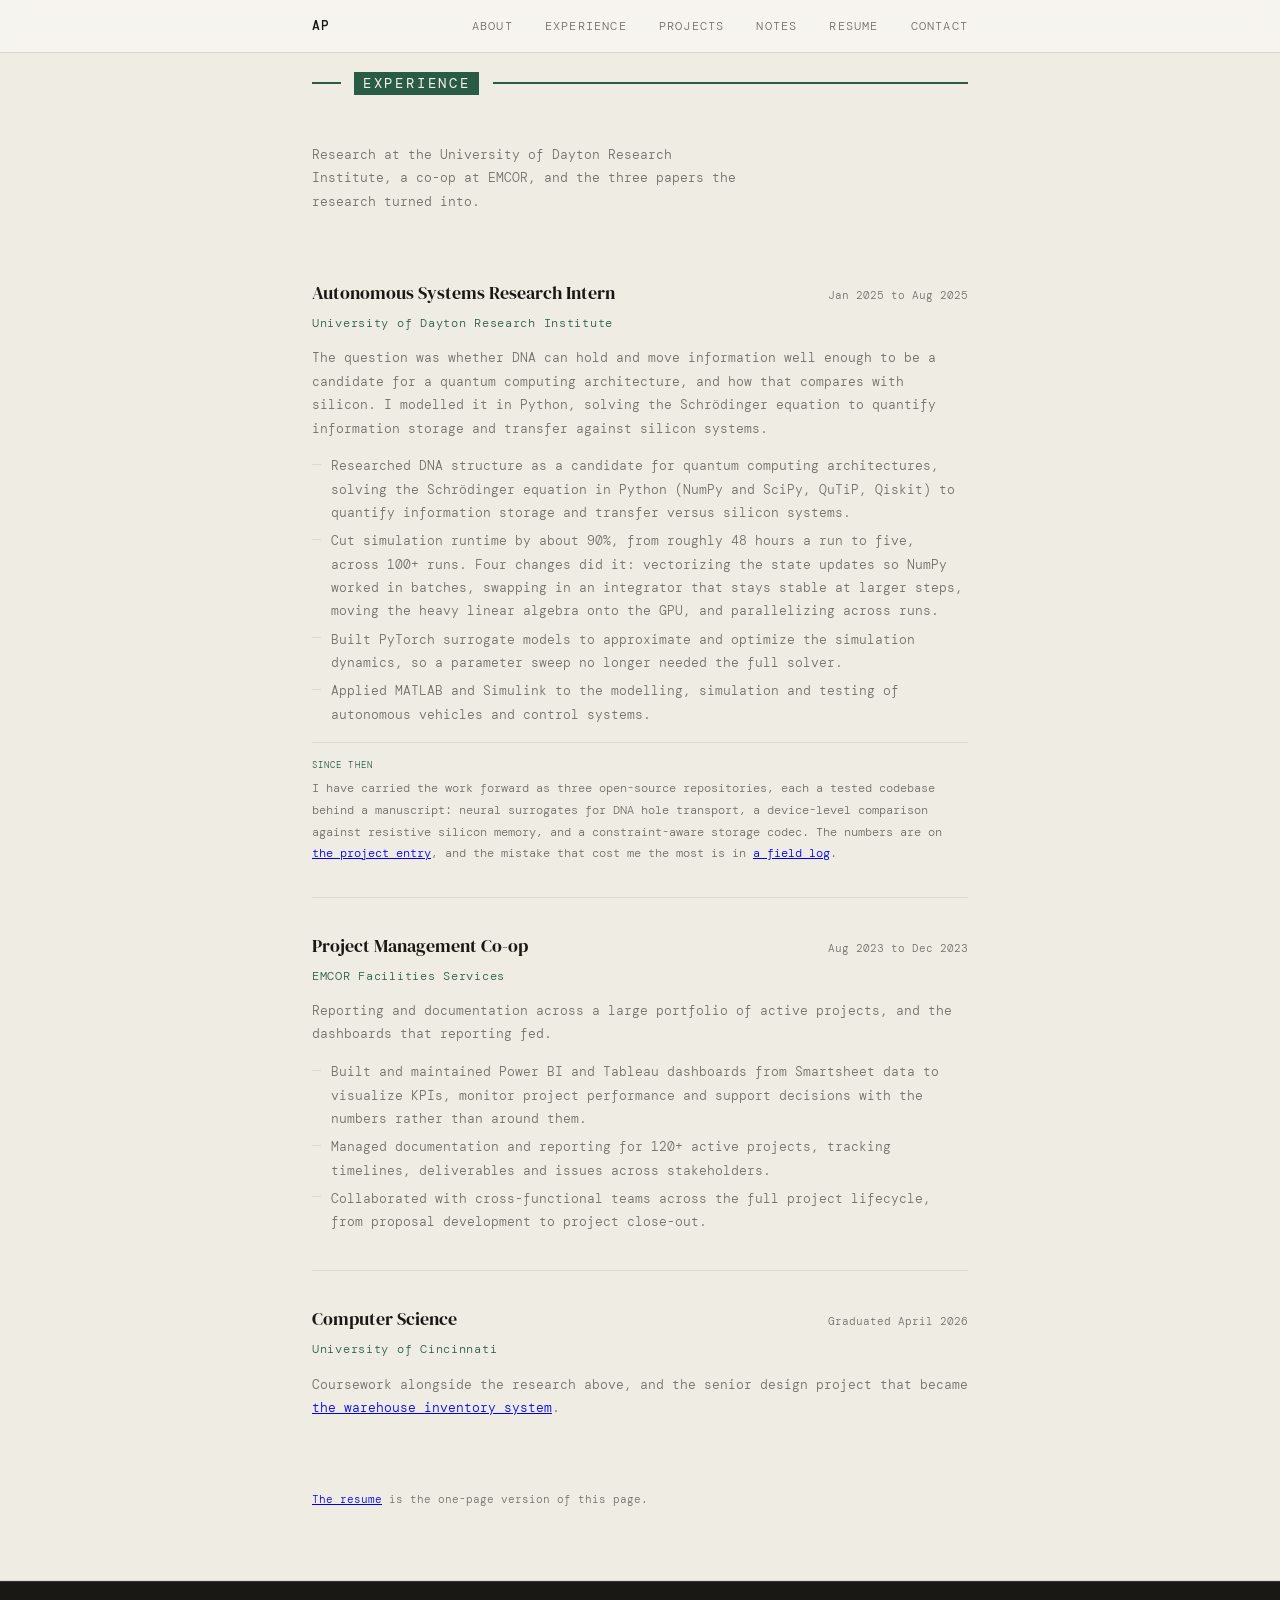
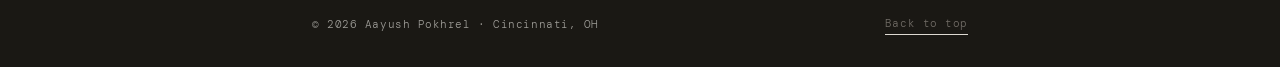
==== experience.html @ 249ded25 "Give experience its own page, and cut three leads that talked about the site Experience was the one " ====
<!DOCTYPE html>
<html lang="en">
<head>
  <meta charset="UTF-8" />
  <meta name="viewport" content="width=device-width, initial-scale=1.0, viewport-fit=cover"/>
  <title>Experience · Aayush Pokhrel</title>
  <meta name="description" content="Aayush Pokhrel's experience in full: autonomous systems research at the University of Dayton Research Institute, where a quantum simulation went from about 48 hours a run to five, and a project management co-op at EMCOR Facilities Services."/>
  <link rel="canonical" href="https://aayushpokhrel1.github.io/Portfolio/experience.html"/>

  <!-- Icons & browser chrome -->
  <link rel="icon" href="assets/favicon.svg" type="image/svg+xml"/>
  <meta name="theme-color" content="#1a1814"/>

  <!-- Open Graph (LinkedIn, Slack, Facebook, iMessage) -->
  <meta property="og:type" content="website"/>
  <meta property="og:url" content="https://aayushpokhrel1.github.io/Portfolio/experience.html"/>
  <meta property="og:title" content="Experience · Aayush Pokhrel"/>
  <meta property="og:description" content="Aayush Pokhrel's experience in full: autonomous systems research at the University of Dayton Research Institute, where a quantum simulation went from about 48 hours a run to five, and a project management co-op at EMCOR Facilities Services."/>
  <meta property="og:image" content="https://aayushpokhrel1.github.io/Portfolio/assets/og-image.png"/>
  <meta property="og:image:width" content="1200"/>
  <meta property="og:image:height" content="630"/>
  <meta property="og:image:alt" content="Aayush Pokhrel · CS & AI portfolio. Machine Learning, Data, Software. Open to full-time roles, Cincinnati, OH."/>
  <meta property="og:site_name" content="Aayush Pokhrel"/>

  <!-- Twitter / X card -->
  <meta name="twitter:card" content="summary_large_image"/>
  <meta name="twitter:title" content="Experience · Aayush Pokhrel"/>
  <meta name="twitter:description" content="Aayush Pokhrel's experience in full: autonomous systems research at the University of Dayton Research Institute, where a quantum simulation went from about 48 hours a run to five, and a project management co-op at EMCOR Facilities Services."/>
  <meta name="twitter:image" content="https://aayushpokhrel1.github.io/Portfolio/assets/og-image.png"/>

  <link href="https://fonts.googleapis.com/css2?family=DM+Serif+Display:ital@0;1&family=DM+Mono:wght@300;400;500&display=swap" rel="stylesheet"/>

  <script type="application/ld+json">
  {
    "@context": "https://schema.org",
    "@type": "Person",
    "name": "Aayush Pokhrel",
    "url": "https://aayushpokhrel1.github.io/Portfolio/",
    "jobTitle": "Machine Learning & Software Engineer",
    "email": "mailto:aayus.pok@gmail.com",
    "alumniOf": {
      "@type": "CollegeOrUniversity",
      "name": "University of Cincinnati"
    },
    "address": {
      "@type": "PostalAddress",
      "addressLocality": "Cincinnati",
      "addressRegion": "OH",
      "addressCountry": "US"
    },
    "knowsAbout": [
      "Machine Learning",
      "Data Engineering",
      "Autonomous Systems",
      "Computer Vision",
      "Software Engineering"
    ],
    "sameAs": [
      "https://www.linkedin.com/in/aayush-pokhrel-dev/",
      "https://github.com/aayushpokhrel1"
    ]
  }
  </script>
  <link rel="stylesheet" href="styles.css"/>
  <script>document.documentElement.classList.add('js');</script>
</head>
<body>

  <a class="skip-link" href="#experience">Skip to content</a>

  <div class="scroll-progress" id="scrollProgress" aria-hidden="true"></div>
  <nav>
    <div class="container">
      <a class="nav-logo" href="index.html" aria-label="Aayush Pokhrel, home">AP</a>
      <button class="nav-toggle" type="button" aria-expanded="false" aria-controls="nav-menu">Menu</button>
      <ul class="nav-links" id="nav-menu">
        <li><a href="index.html#about">About</a></li>
        <li><a href="experience.html" aria-current="page">Experience</a></li>
        <li><a href="work.html">Projects</a></li>
        <li><a href="notes.html">Notes</a></li>
        <li><a href="assets/Pokhrel_Aayush_Resume_2026.pdf" target="_blank" rel="noopener">Resume</a></li>
        <li><a href="index.html#contact">Contact</a></li>
      </ul>
    </div>
  </nav>
  <section id="experience">
    <div class="container fade-in">
      <h2 class="section-label"><span>Experience</span></h2>
      <p class="section-lead">
        Research at the University of Dayton Research Institute, a co-op at EMCOR, and the
        three papers the research turned into.
      </p>

      <div class="exp">
        <div class="exp-header">
          <span class="exp-title">Autonomous Systems Research Intern</span>
          <span class="exp-date">Jan 2025 to Aug 2025</span>
        </div>
        <p class="exp-company">University of Dayton Research Institute</p>
        <p class="exp-body">
          The question was whether DNA can hold and move information well enough to be a
          candidate for a quantum computing architecture, and how that compares with silicon.
          I modelled it in Python, solving the Schrödinger equation to quantify information
          storage and transfer against silicon systems.
        </p>
        <ul class="exp-bullets">
          <li>Researched DNA structure as a candidate for quantum computing architectures, solving the Schrödinger equation in Python (NumPy and SciPy, QuTiP, Qiskit) to quantify information storage and transfer versus silicon systems.</li>
          <li>Cut simulation runtime by about 90%, from roughly 48 hours a run to five, across 100+ runs. Four changes did it: vectorizing the state updates so NumPy worked in batches, swapping in an integrator that stays stable at larger steps, moving the heavy linear algebra onto the GPU, and parallelizing across runs.</li>
          <li>Built PyTorch surrogate models to approximate and optimize the simulation dynamics, so a parameter sweep no longer needed the full solver.</li>
          <li>Applied MATLAB and Simulink to the modelling, simulation and testing of autonomous vehicles and control systems.</li>
        </ul>
        <p class="exp-after">
          <span class="exp-after-label">Since then</span>
          I have carried the work forward as three open-source repositories, each a tested
          codebase behind a manuscript: neural surrogates for DNA hole transport, a
          device-level comparison against resistive silicon memory, and a constraint-aware
          storage codec. The numbers are on
          <a href="work.html#dna-computing-and-storage-three-papers">the project entry</a>, and
          the mistake that cost me the most is in
          <a href="notes.html#a-benchmark-number-without-its-operating">a field log</a>.
        </p>
      </div>

      <div class="exp">
        <div class="exp-header">
          <span class="exp-title">Project Management Co-op</span>
          <span class="exp-date">Aug 2023 to Dec 2023</span>
        </div>
        <p class="exp-company">EMCOR Facilities Services</p>
        <p class="exp-body">
          Reporting and documentation across a large portfolio of active projects, and the
          dashboards that reporting fed.
        </p>
        <ul class="exp-bullets">
          <li>Built and maintained Power BI and Tableau dashboards from Smartsheet data to visualize KPIs, monitor project performance and support decisions with the numbers rather than around them.</li>
          <li>Managed documentation and reporting for 120+ active projects, tracking timelines, deliverables and issues across stakeholders.</li>
          <li>Collaborated with cross-functional teams across the full project lifecycle, from proposal development to project close-out.</li>
        </ul>
      </div>

      <div class="exp">
        <div class="exp-header">
          <span class="exp-title">Computer Science</span>
          <span class="exp-date">Graduated April 2026</span>
        </div>
        <p class="exp-company">University of Cincinnati</p>
        <p class="exp-body">
          Coursework alongside the research above, and the senior design project that became
          <a href="work.html#ai-inventory-management-system">the warehouse inventory system</a>.
        </p>
      </div>

      <p class="exp-more">
        <a href="assets/Pokhrel_Aayush_Resume_2026.pdf" target="_blank" rel="noopener">The resume</a>
        is the one-page version of this page.
      </p>
    </div>
  </section>

  <footer>
    <div class="container">
      <span>© 2026 Aayush Pokhrel · Cincinnati, OH</span>
      <a class="footer-link" href="#hero">Back to top</a>
    </div>
  </footer>

  <div class="lightbox" id="lightbox" role="dialog" aria-modal="true" aria-label="Enlarged project image" aria-hidden="true">
    <button class="lightbox-close" type="button" aria-label="Close enlarged image">Close</button>
    <img src="[data-uri]" alt=""/>
  </div>

  <script src="site.js"></script>
  <script defer src="https://cloud.umami.is/script.js" data-website-id="9f197a0c-7d25-4559-93ac-2104de43bb57"></script>

</body>
</html>
---- styles.css ----
*, *::before, *::after { box-sizing: border-box; margin: 0; padding: 0; }

:root {
  --bg: #f7f5f0;
  --bg-2: #efece4;
  --ink: #1a1814;
  --muted: #726d67;
  --accent: #2a5c45;
  --accent-light: #7cc4a0;
  --rule: #ddd9d2;
  --mono: 'DM Mono', monospace;
  --serif: 'DM Serif Display', Georgia, serif;
}

html { scroll-behavior: smooth; }

body {
  background: var(--bg);
  color: var(--ink);
  font-family: var(--mono);
  font-weight: 300;
  font-size: 15px;
  line-height: 1.7;
  -webkit-font-smoothing: antialiased;
  overflow-wrap: break-word;
}

.container {
  max-width: 720px;
  margin: 0 auto;
  padding-inline: max(2rem, env(safe-area-inset-left)) max(2rem, env(safe-area-inset-right));
}

/* Browser surfaces themed from the palette, not left at engine defaults. */
::selection { background: var(--accent); color: var(--bg); }
html { caret-color: var(--accent); }

/* ── Accessibility ── */
a:focus-visible,
.btn:focus-visible,
.nav-toggle:focus-visible,
.contact-copy:focus-visible,
.nav-links a:focus-visible {
  outline: 2px solid currentColor;
  outline-offset: 3px;
}
.skip-link {
  position: absolute;
  left: 0.75rem;
  top: -3.5rem;
  z-index: 200;
  background: var(--ink);
  color: var(--bg);
  font-family: var(--mono);
  font-size: 12px;
  letter-spacing: 0.08em;
  text-transform: uppercase;
  padding: 0.55rem 0.9rem;
  text-decoration: none;
  transition: top 0.15s ease;
}
.skip-link:focus { top: 0.6rem; }

/* ── Scroll progress (a forest thread that fills as you read) ── */
.scroll-progress {
  position: fixed;
  top: 0; left: 0; right: 0;
  height: 2px;
  background: var(--accent);
  transform: scaleX(0);
  transform-origin: left center;
  z-index: 101;
  will-change: transform;
  pointer-events: none;
}

/* ── Nav ── */
nav {
  position: fixed;
  top: 0; left: 0; right: 0;
  z-index: 100;
  background: rgba(247,245,240,0.88);
  backdrop-filter: blur(10px);
  border-bottom: 1px solid var(--rule);
  transition: background 0.25s ease, border-color 0.25s ease;
}
nav .container {
  display: flex;
  justify-content: space-between;
  align-items: center;
  height: 52px;
}
.nav-logo {
  font-family: var(--mono);
  font-weight: 500;
  font-size: 13px;
  letter-spacing: 0.08em;
  color: var(--ink);
  text-decoration: none;
}
.nav-links {
  display: flex;
  gap: 2rem;
  list-style: none;
}
.nav-links a {
  position: relative;
  font-size: 12px;
  letter-spacing: 0.1em;
  text-transform: uppercase;
  color: var(--muted);
  text-decoration: none;
  transition: color 0.2s;
}
.nav-links a:hover { color: var(--ink); }
/* "You are here": the current section's link carries a forest thread. */
.nav-links a.active { color: var(--ink); }
.nav-links a.active::after {
  content: '';
  position: absolute;
  left: 0; right: 0;
  bottom: -6px;
  height: 2px;
  background: var(--accent);
}
nav.nav--hero .nav-links a.active { color: var(--bg); }
nav.nav--hero .nav-links a.active::after { background: var(--accent-light); }
/* Nav adapts over the dark hero; JS toggles .nav--hero. Default (JS off) stays legible paper. */
/* Over the dark hero, the bar takes a translucent-ink blur (the dark twin of
   the paper nav) so hero text passes cleanly under it instead of overlapping. */
nav.nav--hero {
  background: rgba(26,24,20,0.82);
  backdrop-filter: blur(10px);
  border-bottom-color: rgba(247,245,240,0.1);
}
nav.nav--hero .nav-logo { color: var(--bg); }
nav.nav--hero .nav-links a { color: rgba(247,245,240,0.65); }
nav.nav--hero .nav-links a:hover { color: var(--bg); }

/* Menu toggle: hidden on pointer-comfortable widths, shown as the mobile control. */
.nav-toggle {
  display: none;
  align-items: center;
  min-height: 44px;
  padding: 0.35rem 0.85rem;
  font-family: var(--mono);
  font-weight: 400;
  font-size: 12px;
  letter-spacing: 0.1em;
  text-transform: uppercase;
  color: var(--muted);
  background: transparent;
  border: 1px solid var(--rule);
  cursor: pointer;
  transition: color 0.2s, border-color 0.2s;
}
.nav-toggle:hover { color: var(--ink); border-color: var(--ink); }
nav.nav--hero .nav-toggle { color: var(--bg); border-color: rgba(247,245,240,0.4); }
nav.nav--hero .nav-toggle:hover { border-color: var(--bg); }

@media (max-width: 600px) {
  .nav-toggle { display: inline-flex; }
  .nav-links {
    position: absolute;
    top: 100%;
    left: 0;
    right: 0;
    flex-direction: column;
    gap: 0;
    padding: 0.4rem 0 0.6rem;
    background: rgba(247,245,240,0.97);
    backdrop-filter: blur(10px);
    border-bottom: 1px solid var(--rule);
    display: none;
  }
  nav.menu-open .nav-links { display: flex; }
  .nav-links li { width: 100%; }
  /* Drawer sits on paper regardless of hero state, so links keep paper-surface colors. */
  nav.nav--hero .nav-links a,
  .nav-links a {
    display: flex;
    align-items: center;
    min-height: 48px;
    padding: 0 max(2rem, env(safe-area-inset-left));
    font-size: 13px;
    color: var(--muted);
    border-top: 1px solid var(--rule);
  }
  .nav-links li:first-child a { border-top: none; }
  nav.nav--hero .nav-links a:hover,
  .nav-links a:hover { color: var(--ink); }
  /* Drawer rows already carry hairlines; drop the underline tick here. */
  .nav-links a.active::after { display: none; }
  .nav-links a.active { color: var(--ink); }
}

/* ── Hero (dark peak) ── */
#hero {
  background: var(--ink);
  color: var(--bg);
  padding: 168px 0 108px;
}
@media (max-width: 580px) { #hero { padding: 116px 0 68px; } }
h1 {
  font-family: var(--serif);
  font-size: clamp(3.4rem, 12vw, 6rem);
  font-weight: 400;
  line-height: 1.0;
  letter-spacing: -0.025em;
  margin-bottom: 1.8rem;
}
h1 em { font-style: italic; color: var(--accent-light); }
/* Field-notebook spec strip: the hero's grounding index card. */
.hero-spec {
  margin-top: 3.2rem;
  padding-top: 1.7rem;
  border-top: 1px solid rgba(247,245,240,0.18);
  display: grid;
  grid-template-columns: repeat(4, auto);
  justify-content: start;
  gap: 1.5rem 2.8rem;
}
.hero-spec > div { display: flex; flex-direction: column; gap: 0.4rem; }
.hero-spec dt {
  font-family: var(--mono);
  font-size: 10px;
  font-weight: 500;
  letter-spacing: 0.16em;
  text-transform: uppercase;
  color: var(--accent-light);
}
.hero-spec dd {
  font-family: var(--mono);
  font-size: 12.5px;
  letter-spacing: 0.02em;
  color: rgba(247,245,240,0.82);
}
@media (max-width: 580px) {
  .hero-spec { grid-template-columns: 1fr 1fr; gap: 1.3rem 1.5rem; margin-top: 2.6rem; }
}
.hero-sub {
  font-size: 15px;
  color: rgba(247,245,240,0.72);
  max-width: 480px;
  line-height: 1.8;
  margin-bottom: 2.5rem;
}
/* Buttons invert on the dark hero surface */
#hero .btn { border-color: var(--bg); color: var(--bg); }
#hero .btn:hover { background: var(--bg); color: var(--ink); }
#hero .btn-ghost { border-color: rgba(247,245,240,0.28); color: rgba(247,245,240,0.72); }
#hero .btn-ghost:hover { border-color: var(--bg); background: transparent; color: var(--bg); }
.hero-cta {
  display: flex;
  gap: 1.2rem;
  align-items: center;
  flex-wrap: wrap;
}
.btn {
  display: inline-block;
  padding: 0.6rem 1.4rem;
  font-family: var(--mono);
  font-size: 12px;
  letter-spacing: 0.1em;
  text-transform: uppercase;
  text-decoration: none;
  border: 1px solid var(--ink);
  color: var(--ink);
  transition: background 0.2s, color 0.2s;
}
.btn:hover { background: var(--ink); color: var(--bg); }
.btn-ghost { border-color: var(--rule); color: var(--muted); }
.btn-ghost:hover { border-color: var(--ink); background: transparent; color: var(--ink); }

/* ── Section shared ── */
section {
  padding: 72px 0;
  border-bottom: 1px solid var(--rule);
}
/* Tonal banding: alternating sections sit on a slightly deeper paper tone,
   so the long scroll has rhythm without leaving the one warm family. */
#experience, #notes { background: var(--bg-2); }
.section-label {
  display: flex;
  align-items: center;
  gap: 0.85rem;
  font-family: var(--mono);
  font-weight: 400;
  font-size: 14px;
  letter-spacing: 0.2em;
  text-transform: uppercase;
  color: var(--ink);
  margin-bottom: 3rem;
}
/* A short forest tick leads the label; a longer forest rule continues after it. */
/* Header: a short leading tick, then a filled forest box (paper text),
   then a rule that continues to the edge. */
.section-label::before {
  content: '';
  width: 1.8rem;
  height: 2px;
  background: var(--accent);
  flex: none;
}
.section-label > span {
  background: var(--accent);
  color: var(--bg);
  padding: 0.22em 0.6em;
}
.section-label::after {
  content: '';
  flex: 1;
  height: 2px;
  background: var(--accent);
}
h2 {
  font-family: var(--serif);
  font-size: clamp(1.6rem, 3vw, 2.2rem);
  font-weight: 400;
  line-height: 1.2;
  margin-bottom: 0.5rem;
}

/* ── About ── */
.about-grid {
  display: grid;
  grid-template-columns: 1fr 1fr;
  gap: 3rem;
  align-items: start;
}
@media (max-width: 580px) { .about-grid { grid-template-columns: 1fr; gap: 2rem; } }
.about-text p { color: var(--muted); margin-bottom: 1rem; }
.skills-group { margin-bottom: 1.4rem; }
.skills-group-label {
  font-size: 10px;
  letter-spacing: 0.15em;
  text-transform: uppercase;
  color: var(--accent);
  margin-bottom: 0.6rem;
}
.skills-list {
  list-style: none;
  display: flex;
  flex-wrap: wrap;
  gap: 0.5rem;
}
.skills-list li {
  font-size: 11px;
  letter-spacing: 0.06em;
  padding: 0.3rem 0.75rem;
  border: 1px solid var(--rule);
  color: var(--muted);
}

/* ── Experience ── */
.exp {
  padding: 2rem 0;
  border-top: 1px solid var(--rule);
}
.exp:first-of-type { border-top: none; }
.exp-header {
  display: flex;
  justify-content: space-between;
  align-items: baseline;
  gap: 1rem;
  flex-wrap: wrap;
  margin-bottom: 0.3rem;
}
.exp-title {
  font-family: var(--serif);
  font-size: 1.15rem;
  font-weight: 400;
}
.exp-date {
  font-size: 11px;
  color: var(--muted);
  white-space: nowrap;
}
.exp-company {
  font-size: 12px;
  color: var(--accent);
  letter-spacing: 0.06em;
  margin-bottom: 0.8rem;
}
.exp-bullets { list-style: none; }
.exp-bullets li {
  font-size: 13px;
  color: var(--muted);
  line-height: 1.8;
  padding-left: 1.2rem;
  position: relative;
  margin-bottom: 0.3rem;
}
.exp-bullets li::before {
  content: '';
  position: absolute;
  left: 0;
  top: 0.72em;
  width: 0.55rem;
  height: 1px;
  background: var(--rule);
}

/* ── Projects ── */
.project {
  display: grid;
  grid-template-columns: 3rem 1fr;
  gap: 0 1.5rem;
  padding: 2rem 0;
  border-top: 1px solid var(--rule);
  align-items: start;
}
.project:first-of-type { border-top: none; }
.project-num { font-size: 11px; color: var(--muted); padding-top: 3px; }
.project-title {
  font-family: var(--serif);
  font-size: 1.25rem;
  font-weight: 400;
  margin-bottom: 0.4rem;
}
.project-desc {
  font-size: 13px;
  color: var(--muted);
  margin-bottom: 0.8rem;
  line-height: 1.8;
}
/* Every project reads the same way: a short lead, then 3 to 4 points.
   Keep both when editing an entry; one without the other breaks the rhythm. */
.project-points {
  list-style: none;
  margin: 0 0 0.9rem;
  padding: 0;
}
.project-points li {
  position: relative;
  font-size: 13px;
  color: var(--muted);
  line-height: 1.75;
  padding-left: 1.1rem;
  margin-bottom: 0.45rem;
}
.project-points li::before {
  content: "";
  position: absolute;
  left: 0;
  top: 0.72em;
  width: 5px;
  height: 1px;
  background: var(--accent);
}
.project-points li:last-child { margin-bottom: 0; }
.project-points strong { color: var(--ink); font-weight: 500; }
.project-tags { display: flex; gap: 0.5rem; flex-wrap: wrap; }
.project-tags span {
  font-size: 10px;
  letter-spacing: 0.1em;
  text-transform: uppercase;
  color: var(--accent);
  border: 1px solid rgba(42,92,69,0.3);
  padding: 0.2rem 0.6rem;
}
.project-links {
  display: flex;
  gap: 1.2rem;
  flex-wrap: wrap;
  align-items: baseline;
  margin-top: 0.9rem;
}
.project-links a {
  font-size: 11px;
  letter-spacing: 0.1em;
  text-transform: uppercase;
  color: var(--ink);
  text-decoration: none;
  border-bottom: 1px solid var(--rule);
  padding-bottom: 2px;
  transition: border-color 0.2s;
}
.project-links a:hover { border-color: var(--ink); }
.project-note {
  font-size: 10px;
  letter-spacing: 0.1em;
  text-transform: uppercase;
  color: var(--muted);
}
.project-gallery {
  margin: 0.2rem 0 1.3rem;
  display: grid;
  grid-template-columns: 1fr 1fr;
  gap: 0.8rem;
}
/* A gallery with one shot spans the full column instead of leaving a gap. */
.project-gallery:has(> :only-child) { grid-template-columns: 1fr; }
@media (max-width: 580px) { .project-gallery { grid-template-columns: 1fr; } }
.project-shot {
  border: 1px solid var(--rule);
  background: #ffffff;
  padding: 0.4rem;
  margin: 0;
}
.project-shot img {
  display: block;
  width: 100%;
  aspect-ratio: 16 / 10;
  height: auto;
  object-fit: cover;
  object-position: top;
  background: var(--rule);
}
.project-shot figcaption {
  font-size: 10px;
  letter-spacing: 0.08em;
  text-transform: uppercase;
  color: var(--muted);
  padding: 0.5rem 0.1rem 0.05rem;
  line-height: 1.4;
}
.project-shot .shot-link {
  display: block;
  cursor: zoom-in;
  position: relative;
  overflow: hidden;
}
.project-shot { transition: border-color 0.2s; }
.project-shot:hover { border-color: var(--muted); }
.project-shot .shot-link:focus-visible {
  outline: 2px solid var(--accent);
  outline-offset: 2px;
}
/* Tactile zoom cue on hover-capable pointers only. */
@media (hover: hover) {
  .project-shot .shot-link img { transition: transform 0.45s ease; }
  .project-shot:hover .shot-link img { transform: scale(1.035); }
}
/* Let the work breathe past the reading column on wide screens (editorial figure bleed). */
@media (min-width: 980px) {
  .project-gallery { margin-right: -6.5rem; }
}
/* Click-to-enlarge lightbox */
.lightbox {
  position: fixed;
  inset: 0;
  z-index: 300;
  display: none;
  align-items: center;
  justify-content: center;
  padding: 5vmin;
  background: rgba(20,18,15,0.92);
  backdrop-filter: blur(4px);
}
.lightbox.open { display: flex; }
.lightbox img {
  max-width: 92vw;
  max-height: 88vh;
  width: auto;
  height: auto;
  background: #fff;
  border: 1px solid rgba(247,245,240,0.15);
}
.lightbox-close {
  position: fixed;
  top: 1.2rem;
  right: 1.2rem;
  font-family: var(--mono);
  font-size: 12px;
  letter-spacing: 0.1em;
  text-transform: uppercase;
  color: var(--bg);
  background: transparent;
  border: 1px solid rgba(247,245,240,0.4);
  padding: 0.5rem 0.9rem;
  cursor: pointer;
  transition: border-color 0.2s, background 0.2s;
}
.lightbox-close:hover { border-color: var(--bg); background: rgba(247,245,240,0.12); }
/* ── Also (secondary work) ── */
.also {
  margin-top: 2.5rem;
  padding-top: 2rem;
  border-top: 1px solid var(--rule);
}
.also-label {
  font-size: 11px;
  letter-spacing: 0.18em;
  text-transform: uppercase;
  color: var(--muted);
  margin-bottom: 1.2rem;
}
.also-item {
  display: grid;
  grid-template-columns: 3rem 1fr;
  gap: 0 1.5rem;
  align-items: baseline;
}
.also-title {
  font-family: var(--serif);
  font-size: 1.05rem;
  font-weight: 400;
}
.also-desc {
  font-size: 12px;
  color: var(--muted);
  line-height: 1.75;
  margin: 0.25rem 0 0.7rem;
}
.also-num { font-size: 11px; color: var(--muted); }

/* ── Notes (field log) ── */
.notes-intro {
  color: var(--muted);
  font-size: 13px;
  max-width: 520px;
  margin: -1.8rem 0 2.4rem;
}
.note {
  padding: 2rem 0;
  border-top: 1px solid var(--rule);
}
.note:first-of-type { border-top: none; }
.note-meta {
  display: flex;
  align-items: baseline;
  gap: 0.85rem;
  flex-wrap: wrap;
  font-size: 10px;
  letter-spacing: 0.16em;
  text-transform: uppercase;
  color: var(--muted);
  margin-bottom: 0.6rem;
}
.note-title {
  font-family: var(--serif);
  font-size: 1.25rem;
  font-weight: 400;
  line-height: 1.2;
  margin-bottom: 0.7rem;
}
.note-body p {
  font-size: 13px;
  color: var(--muted);
  line-height: 1.8;
  margin-bottom: 0.8rem;
}
.note-body p:last-child { margin-bottom: 0; }
.note-tags { display: flex; gap: 0.5rem; flex-wrap: wrap; margin-top: 0.9rem; }
.note-tags span {
  font-size: 10px;
  letter-spacing: 0.1em;
  text-transform: uppercase;
  color: var(--accent);
  border: 1px solid rgba(42,92,69,0.3);
  padding: 0.2rem 0.6rem;
}

/* ── Contact (dark bookend: the page's back cover, mirroring the hero) ── */
#contact { border-bottom: none; background: var(--ink); color: var(--bg); }
#contact .section-label { color: var(--bg); }
#contact .section-label::before,
#contact .section-label::after { background: var(--accent-light); }
/* On the ink bookend, the box goes sage with ink text so it stays legible. */
#contact .section-label > span { background: var(--accent-light); color: var(--ink); }
.contact-headline {
  font-family: var(--serif);
  font-size: clamp(1.6rem, 3vw, 2.2rem);
  font-weight: 400;
  line-height: 1.2;
  margin-bottom: 0.6rem;
}
.contact-intro { color: var(--muted); max-width: 480px; margin-bottom: 2rem; }
.contact-links { display: flex; gap: 2rem; flex-wrap: wrap; }
.contact-links a {
  font-size: 12px;
  letter-spacing: 0.1em;
  text-transform: uppercase;
  color: var(--ink);
  text-decoration: none;
  border-bottom: 1px solid var(--rule);
  padding-bottom: 2px;
  transition: border-color 0.2s;
}
.contact-links a:hover { border-color: var(--ink); }
/* Copy-email: a text control that matches the contact links exactly. */
.contact-copy {
  font-family: var(--mono);
  font-size: 12px;
  letter-spacing: 0.1em;
  text-transform: uppercase;
  color: var(--ink);
  background: transparent;
  border: none;
  border-bottom: 1px solid var(--rule);
  padding: 0 0 2px;
  cursor: pointer;
  transition: border-color 0.2s, color 0.2s;
}
.contact-copy:hover { border-color: var(--ink); }
.contact-copy.copied { color: var(--accent); border-color: var(--accent); }
/* Invert the contact controls onto the ink bookend. */
#contact .contact-intro { color: rgba(247,245,240,0.72); }
#contact .contact-links a,
#contact .contact-copy { color: var(--bg); border-bottom-color: rgba(247,245,240,0.3); }
#contact .contact-links a:hover,
#contact .contact-copy:hover { border-bottom-color: var(--bg); }
#contact .contact-copy.copied { color: var(--accent-light); border-bottom-color: var(--accent-light); }

/* ── Footer ── */
footer { padding: 2rem 0; border-top: 1px solid var(--rule); }
footer .container {
  display: flex;
  justify-content: space-between;
  align-items: center;
  gap: 1rem;
  flex-wrap: wrap;
  font-size: 11px;
  color: var(--muted);
  letter-spacing: 0.05em;
}
.footer-link {
  color: var(--muted);
  text-decoration: none;
  border-bottom: 1px solid var(--rule);
  padding-bottom: 1px;
  transition: border-color 0.2s, color 0.2s;
}
.footer-link:hover { color: var(--ink); border-color: var(--ink); }
/* Footer rides the same ink surface as Contact, closing the bookend. */
footer { background: var(--ink); border-top-color: rgba(247,245,240,0.14); }
footer .container { color: rgba(247,245,240,0.6); }
#contact + footer .footer-link { color: rgba(247,245,240,0.6); border-bottom-color: rgba(247,245,240,0.3); }
#contact + footer .footer-link:hover { color: var(--bg); border-bottom-color: var(--bg); }

/* ── Fade-in (progressive enhancement: content only hides once JS is present) ── */
.js .fade-in {
  opacity: 0;
  transform: translateY(14px);
  transition: opacity 0.6s ease, transform 0.6s ease;
}
.js .fade-in.visible { opacity: 1; transform: none; }

/* Supporting: each section's forest rule draws left-to-right as the entry scrolls in. */
.js .section-label::before,
.js .section-label::after {
  transform: scaleX(0);
  transform-origin: left center;
  transition: transform 0.55s cubic-bezier(0.16, 1, 0.3, 1) 0.08s;
}
.js .fade-in.visible .section-label::before,
.js .fade-in.visible .section-label::after { transform: scaleX(1); }

/* Focal moment: the hero inks itself in, line by line, once on load. */
@keyframes ink-in {
  from { opacity: 0; transform: translateY(0.4em); filter: blur(7px); }
  to   { opacity: 1; transform: none; filter: blur(0); }
}
@keyframes rise-in {
  from { opacity: 0; transform: translateY(14px); }
  to   { opacity: 1; transform: none; }
}
.js #hero .hl { display: inline-block; opacity: 0; animation: ink-in 0.72s cubic-bezier(0.16, 1, 0.3, 1) both; }
.js #hero h1 span:nth-of-type(1) { animation-delay: 0.05s; }
.js #hero h1 span:nth-of-type(2) { animation-delay: 0.14s; }
.js #hero h1 em.hl { animation-delay: 0.23s; }
.js #hero .hero-sub  { opacity: 0; animation: rise-in 0.6s cubic-bezier(0.16, 1, 0.3, 1) 0.34s both; }
.js #hero .hero-cta  { opacity: 0; animation: rise-in 0.6s cubic-bezier(0.16, 1, 0.3, 1) 0.44s both; }
.js #hero .hero-spec { opacity: 0; animation: rise-in 0.6s cubic-bezier(0.16, 1, 0.3, 1) 0.54s both; }

/* Supporting: lightbox image arrives with a soft focus-in, not a hard cut. */
.lightbox img {
  opacity: 0;
  transform: scale(0.985);
  transition: opacity 0.28s ease, transform 0.32s cubic-bezier(0.16, 1, 0.3, 1);
}
.lightbox.open img { opacity: 1; transform: none; }

@media (prefers-reduced-motion: reduce) {
  html { scroll-behavior: auto; }
  .js .fade-in { opacity: 1; transform: none; transition: none; }
  .project-shot .shot-link img { transition: none; }
  .project-shot:hover .shot-link img { transform: none; }
  .js .section-label::before,
  .js .section-label::after { transform: scaleX(1); transition: none; }
  .js #hero .hl,
  .js #hero .hero-sub,
  .js #hero .hero-cta,
  .js #hero .hero-spec { opacity: 1; transform: none; filter: none; animation: none; }
  .lightbox img { opacity: 1; transform: none; transition: opacity 0.2s ease; }
}

/* ── Index cards (index.html) ─────────────────────────────────────────────
   A card is the only thing most readers see, so it must carry a measurement:
   .card-fig is not decoration. The shape rule lives in CLAUDE.md. */
.card {
  display: grid;
  grid-template-columns: 3rem 1fr;
  gap: 0 1.5rem;
  padding: 1.4rem 0;
  border-top: 1px solid var(--rule);
  align-items: start;
}
.card:first-of-type { border-top: none; }
.card-num { font-size: 11px; color: var(--muted); padding-top: 5px; }
.card-title {
  font-family: var(--serif);
  font-size: 1.1rem;
  font-weight: 400;
  margin-bottom: 0.3rem;
}
.card-title a { color: var(--ink); text-decoration: none; border-bottom: 1px solid var(--rule); }
.card-title a:hover { border-bottom-color: var(--ink); }
.status {
  font-family: var(--mono);
  font-size: 9px;
  letter-spacing: 0.12em;
  text-transform: uppercase;
  color: var(--accent);
  border: 1px solid rgba(42,92,69,0.35);
  border-radius: 99px;
  padding: 0.1rem 0.45rem;
  vertical-align: 0.18em;
  white-space: nowrap;
}
.card-line { font-size: 13px; line-height: 1.7; margin-bottom: 0.35rem; }
.card-fig {
  font-size: 11px;
  color: var(--muted);
  letter-spacing: 0.02em;
  margin-bottom: 0.6rem;
}
.card .project-links { margin-top: 0.7rem; }

/* Leads that introduce a section or a page, one paragraph, never a wall. */
.section-lead {
  font-size: 13px;
  color: var(--muted);
  line-height: 1.8;
  max-width: 54ch;
  margin-bottom: 2rem;
}

/* Experience on the index is one line per role; the bullets are in the resume. */
.exp-line { font-size: 13px; line-height: 1.75; color: var(--muted); margin-top: 0.5rem; }
.exp-more { font-size: 11px; color: var(--muted); margin-top: 1.5rem; }

/* The log index: titles only. They carry the range on their own. */
.log-index { list-style: none; margin: 0 0 1.4rem; }
.log-index li {
  display: flex;
  justify-content: space-between;
  gap: 1.2rem;
  align-items: baseline;
  padding: 0.65rem 0;
  border-top: 1px solid var(--rule);
}
.log-index li:first-child { border-top: none; }
.log-index a {
  font-family: var(--serif);
  font-size: 1rem;
  color: var(--ink);
  text-decoration: none;
  border-bottom: 1px solid var(--rule);
}
.log-index a:hover { border-bottom-color: var(--ink); }
.log-project {
  font-size: 10px;
  letter-spacing: 0.1em;
  text-transform: uppercase;
  color: var(--muted);
  white-space: nowrap;
  flex-shrink: 0;
}
.log-more a { font-size: 11px; letter-spacing: 0.08em; text-transform: uppercase; }

@media (max-width: 560px) {
  .card { grid-template-columns: 1fr; }
  .card-num { display: none; }
  .log-index li { flex-direction: column; gap: 0.15rem; }
}

/* ── Experience page (experience.html) ───────────────────────────────────── */
.exp-body { font-size: 13px; line-height: 1.8; color: var(--muted); margin: 0.6rem 0 0.9rem; }
.exp-after {
  font-size: 12px;
  line-height: 1.8;
  color: var(--muted);
  margin-top: 1rem;
  padding-top: 0.9rem;
  border-top: 1px solid var(--rule);
}
.exp-after-label {
  display: block;
  font-size: 9px;
  letter-spacing: 0.12em;
  text-transform: uppercase;
  color: var(--accent);
  margin-bottom: 0.3rem;
}
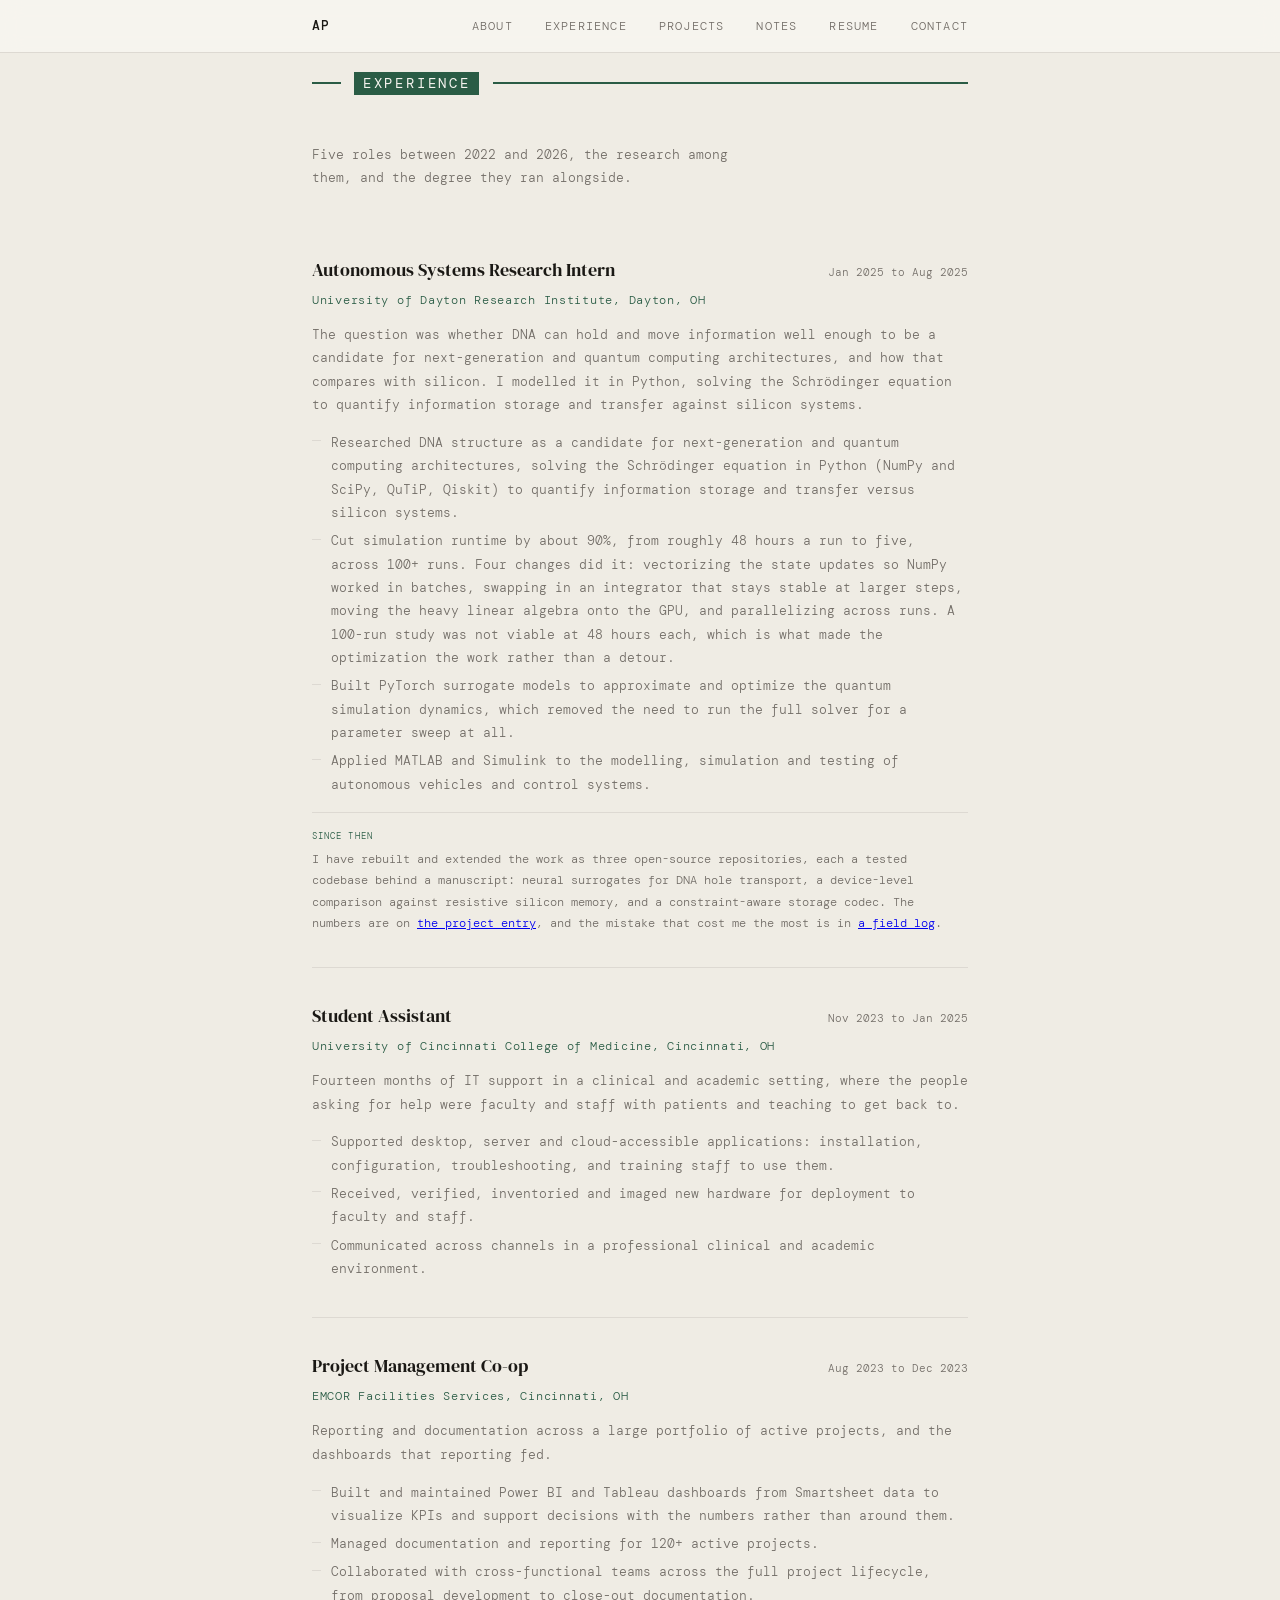
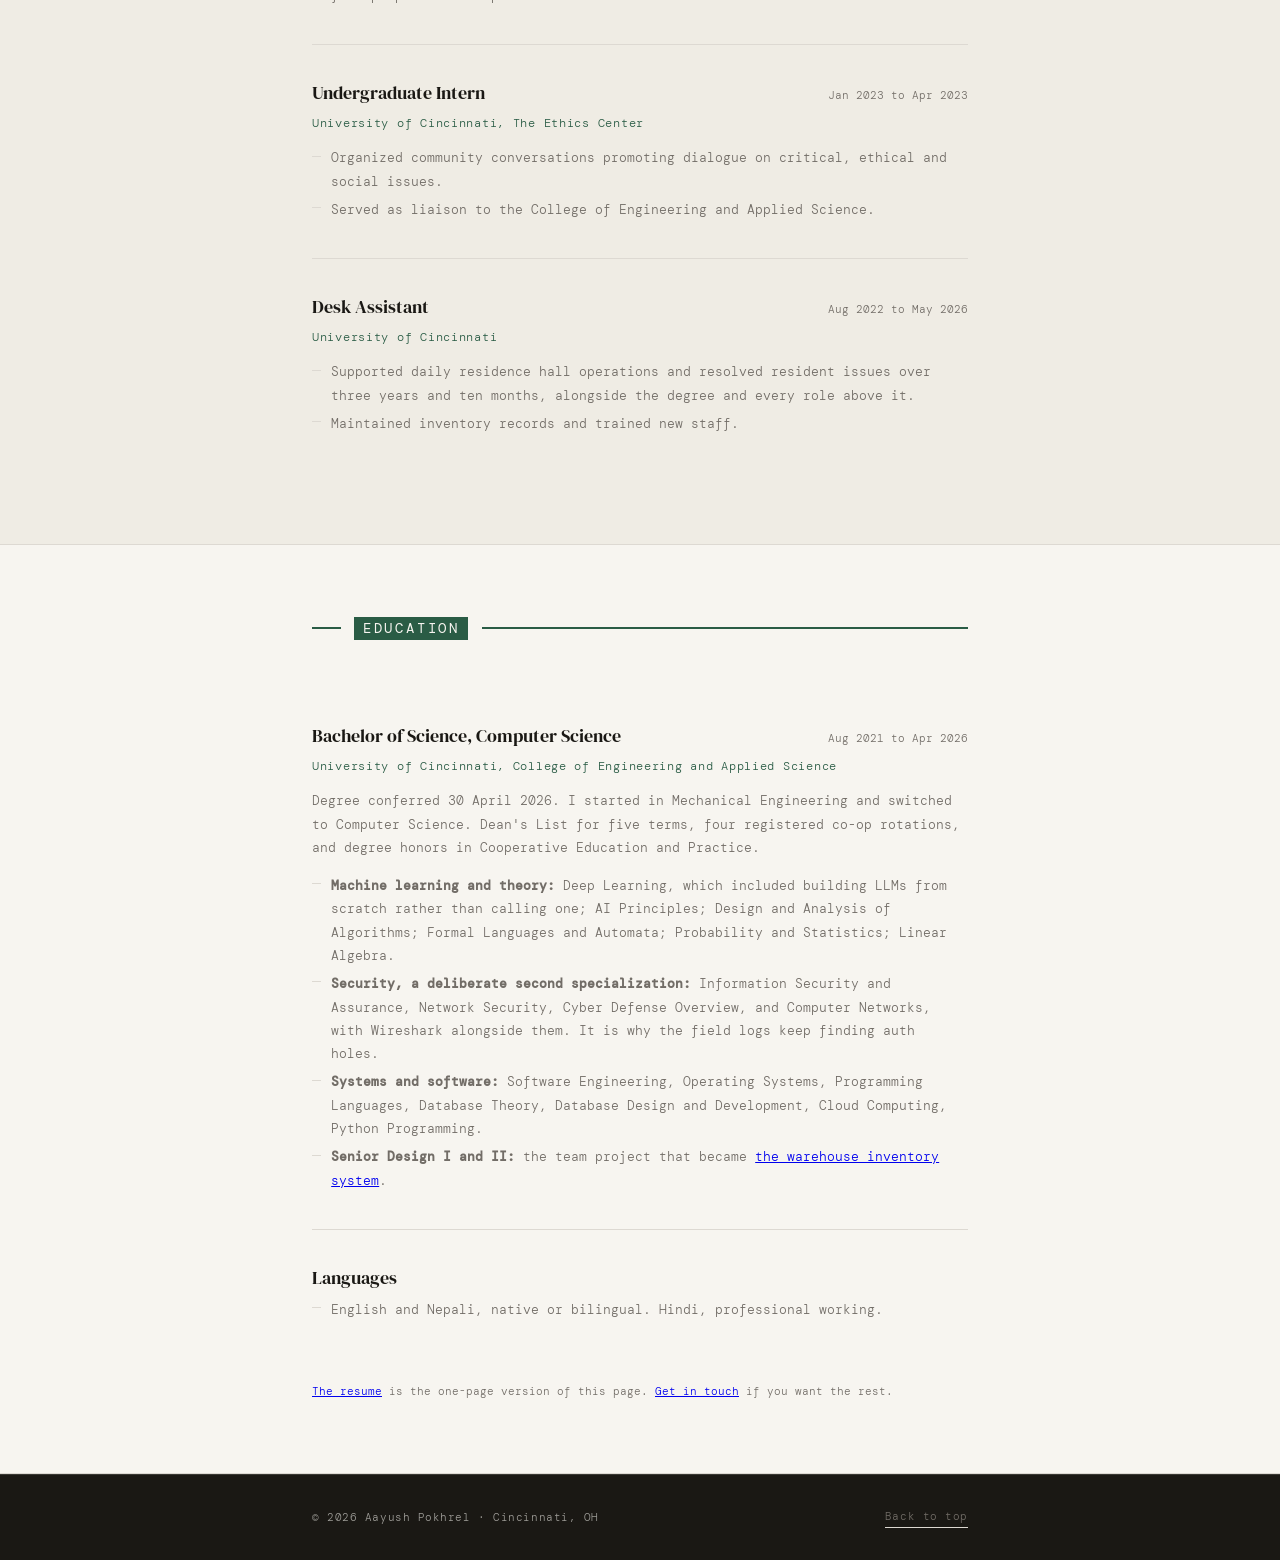
==== commit ba8b3353: "Build the experience page from the real profile, not the two roles I had Aayush pointed at the candi" ====
--- a/experience.html
+++ b/experience.html
@@ -87,8 +87,8 @@
     <div class="container fade-in">
       <h2 class="section-label"><span>Experience</span></h2>
       <p class="section-lead">
-        Research at the University of Dayton Research Institute, a co-op at EMCOR, and the
-        three papers the research turned into.
+        Five roles between 2022 and 2026, the research among them, and the degree they ran
+        alongside.
       </p>
 
       <div class="exp">
@@ -96,22 +96,22 @@
           <span class="exp-title">Autonomous Systems Research Intern</span>
           <span class="exp-date">Jan 2025 to Aug 2025</span>
         </div>
-        <p class="exp-company">University of Dayton Research Institute</p>
+        <p class="exp-company">University of Dayton Research Institute, Dayton, OH</p>
         <p class="exp-body">
           The question was whether DNA can hold and move information well enough to be a
-          candidate for a quantum computing architecture, and how that compares with silicon.
-          I modelled it in Python, solving the Schrödinger equation to quantify information
-          storage and transfer against silicon systems.
-        </p>
-        <ul class="exp-bullets">
-          <li>Researched DNA structure as a candidate for quantum computing architectures, solving the Schrödinger equation in Python (NumPy and SciPy, QuTiP, Qiskit) to quantify information storage and transfer versus silicon systems.</li>
-          <li>Cut simulation runtime by about 90%, from roughly 48 hours a run to five, across 100+ runs. Four changes did it: vectorizing the state updates so NumPy worked in batches, swapping in an integrator that stays stable at larger steps, moving the heavy linear algebra onto the GPU, and parallelizing across runs.</li>
-          <li>Built PyTorch surrogate models to approximate and optimize the simulation dynamics, so a parameter sweep no longer needed the full solver.</li>
+          candidate for next-generation and quantum computing architectures, and how that
+          compares with silicon. I modelled it in Python, solving the Schrödinger equation to
+          quantify information storage and transfer against silicon systems.
+        </p>
+        <ul class="exp-bullets">
+          <li>Researched DNA structure as a candidate for next-generation and quantum computing architectures, solving the Schrödinger equation in Python (NumPy and SciPy, QuTiP, Qiskit) to quantify information storage and transfer versus silicon systems.</li>
+          <li>Cut simulation runtime by about 90%, from roughly 48 hours a run to five, across 100+ runs. Four changes did it: vectorizing the state updates so NumPy worked in batches, swapping in an integrator that stays stable at larger steps, moving the heavy linear algebra onto the GPU, and parallelizing across runs. A 100-run study was not viable at 48 hours each, which is what made the optimization the work rather than a detour.</li>
+          <li>Built PyTorch surrogate models to approximate and optimize the quantum simulation dynamics, which removed the need to run the full solver for a parameter sweep at all.</li>
           <li>Applied MATLAB and Simulink to the modelling, simulation and testing of autonomous vehicles and control systems.</li>
         </ul>
         <p class="exp-after">
           <span class="exp-after-label">Since then</span>
-          I have carried the work forward as three open-source repositories, each a tested
+          I have rebuilt and extended the work as three open-source repositories, each a tested
           codebase behind a manuscript: neural surrogates for DNA hole transport, a
           device-level comparison against resistive silicon memory, and a constraint-aware
           storage codec. The numbers are on
@@ -123,36 +123,101 @@
 
       <div class="exp">
         <div class="exp-header">
+          <span class="exp-title">Student Assistant</span>
+          <span class="exp-date">Nov 2023 to Jan 2025</span>
+        </div>
+        <p class="exp-company">University of Cincinnati College of Medicine, Cincinnati, OH</p>
+        <p class="exp-body">
+          Fourteen months of IT support in a clinical and academic setting, where the people
+          asking for help were faculty and staff with patients and teaching to get back to.
+        </p>
+        <ul class="exp-bullets">
+          <li>Supported desktop, server and cloud-accessible applications: installation, configuration, troubleshooting, and training staff to use them.</li>
+          <li>Received, verified, inventoried and imaged new hardware for deployment to faculty and staff.</li>
+          <li>Communicated across channels in a professional clinical and academic environment.</li>
+        </ul>
+      </div>
+
+      <div class="exp">
+        <div class="exp-header">
           <span class="exp-title">Project Management Co-op</span>
           <span class="exp-date">Aug 2023 to Dec 2023</span>
         </div>
-        <p class="exp-company">EMCOR Facilities Services</p>
+        <p class="exp-company">EMCOR Facilities Services, Cincinnati, OH</p>
         <p class="exp-body">
           Reporting and documentation across a large portfolio of active projects, and the
           dashboards that reporting fed.
         </p>
         <ul class="exp-bullets">
-          <li>Built and maintained Power BI and Tableau dashboards from Smartsheet data to visualize KPIs, monitor project performance and support decisions with the numbers rather than around them.</li>
-          <li>Managed documentation and reporting for 120+ active projects, tracking timelines, deliverables and issues across stakeholders.</li>
-          <li>Collaborated with cross-functional teams across the full project lifecycle, from proposal development to project close-out.</li>
-        </ul>
-      </div>
-
-      <div class="exp">
-        <div class="exp-header">
-          <span class="exp-title">Computer Science</span>
-          <span class="exp-date">Graduated April 2026</span>
+          <li>Built and maintained Power BI and Tableau dashboards from Smartsheet data to visualize KPIs and support decisions with the numbers rather than around them.</li>
+          <li>Managed documentation and reporting for 120+ active projects.</li>
+          <li>Collaborated with cross-functional teams across the full project lifecycle, from proposal development to close-out documentation.</li>
+        </ul>
+      </div>
+
+      <div class="exp">
+        <div class="exp-header">
+          <span class="exp-title">Undergraduate Intern</span>
+          <span class="exp-date">Jan 2023 to Apr 2023</span>
+        </div>
+        <p class="exp-company">University of Cincinnati, The Ethics Center</p>
+        <ul class="exp-bullets">
+          <li>Organized community conversations promoting dialogue on critical, ethical and social issues.</li>
+          <li>Served as liaison to the College of Engineering and Applied Science.</li>
+        </ul>
+      </div>
+
+      <div class="exp">
+        <div class="exp-header">
+          <span class="exp-title">Desk Assistant</span>
+          <span class="exp-date">Aug 2022 to May 2026</span>
         </div>
         <p class="exp-company">University of Cincinnati</p>
-        <p class="exp-body">
-          Coursework alongside the research above, and the senior design project that became
-          <a href="work.html#ai-inventory-management-system">the warehouse inventory system</a>.
-        </p>
+        <ul class="exp-bullets">
+          <li>Supported daily residence hall operations and resolved resident issues over three years and ten months, alongside the degree and every role above it.</li>
+          <li>Maintained inventory records and trained new staff.</li>
+        </ul>
+      </div>
+
+    </div>
+  </section>
+
+  <section id="education">
+    <div class="container fade-in">
+      <h2 class="section-label"><span>Education</span></h2>
+
+      <div class="exp">
+        <div class="exp-header">
+          <span class="exp-title">Bachelor of Science, Computer Science</span>
+          <span class="exp-date">Aug 2021 to Apr 2026</span>
+        </div>
+        <p class="exp-company">University of Cincinnati, College of Engineering and Applied Science</p>
+        <p class="exp-body">
+          Degree conferred 30 April 2026. I started in Mechanical Engineering and switched to
+          Computer Science. Dean's List for five terms, four registered co-op rotations, and
+          degree honors in Cooperative Education and Practice.
+        </p>
+        <ul class="exp-bullets">
+          <li><strong>Machine learning and theory:</strong> Deep Learning, which included building LLMs from scratch rather than calling one; AI Principles; Design and Analysis of Algorithms; Formal Languages and Automata; Probability and Statistics; Linear Algebra.</li>
+          <li><strong>Security, a deliberate second specialization:</strong> Information Security and Assurance, Network Security, Cyber Defense Overview, and Computer Networks, with Wireshark alongside them. It is why the field logs keep finding auth holes.</li>
+          <li><strong>Systems and software:</strong> Software Engineering, Operating Systems, Programming Languages, Database Theory, Database Design and Development, Cloud Computing, Python Programming.</li>
+          <li><strong>Senior Design I and II:</strong> the team project that became <a href="work.html#ai-inventory-management-system">the warehouse inventory system</a>.</li>
+        </ul>
+      </div>
+
+      <div class="exp">
+        <div class="exp-header">
+          <span class="exp-title">Languages</span>
+        </div>
+        <ul class="exp-bullets">
+          <li>English and Nepali, native or bilingual. Hindi, professional working.</li>
+        </ul>
       </div>
 
       <p class="exp-more">
         <a href="assets/Pokhrel_Aayush_Resume_2026.pdf" target="_blank" rel="noopener">The resume</a>
         is the one-page version of this page.
+        <a href="index.html#contact">Get in touch</a> if you want the rest.
       </p>
     </div>
   </section>
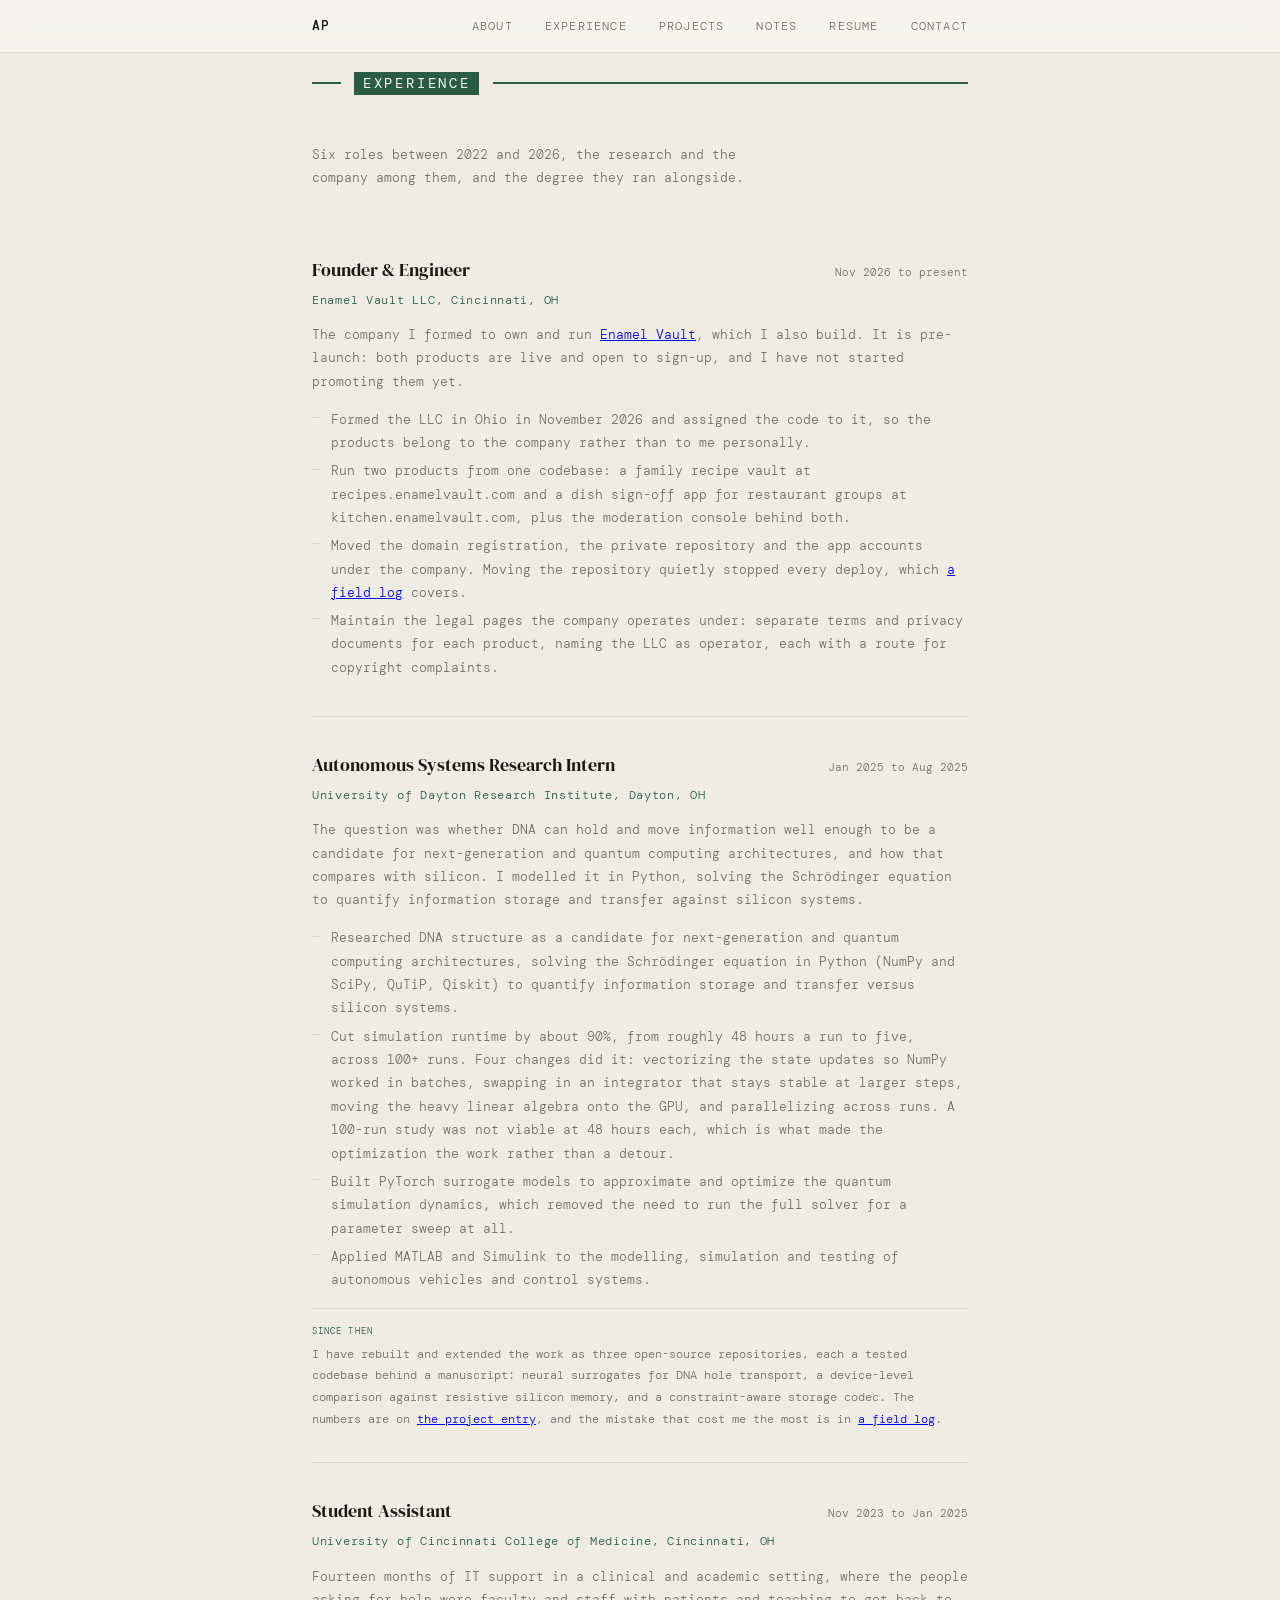
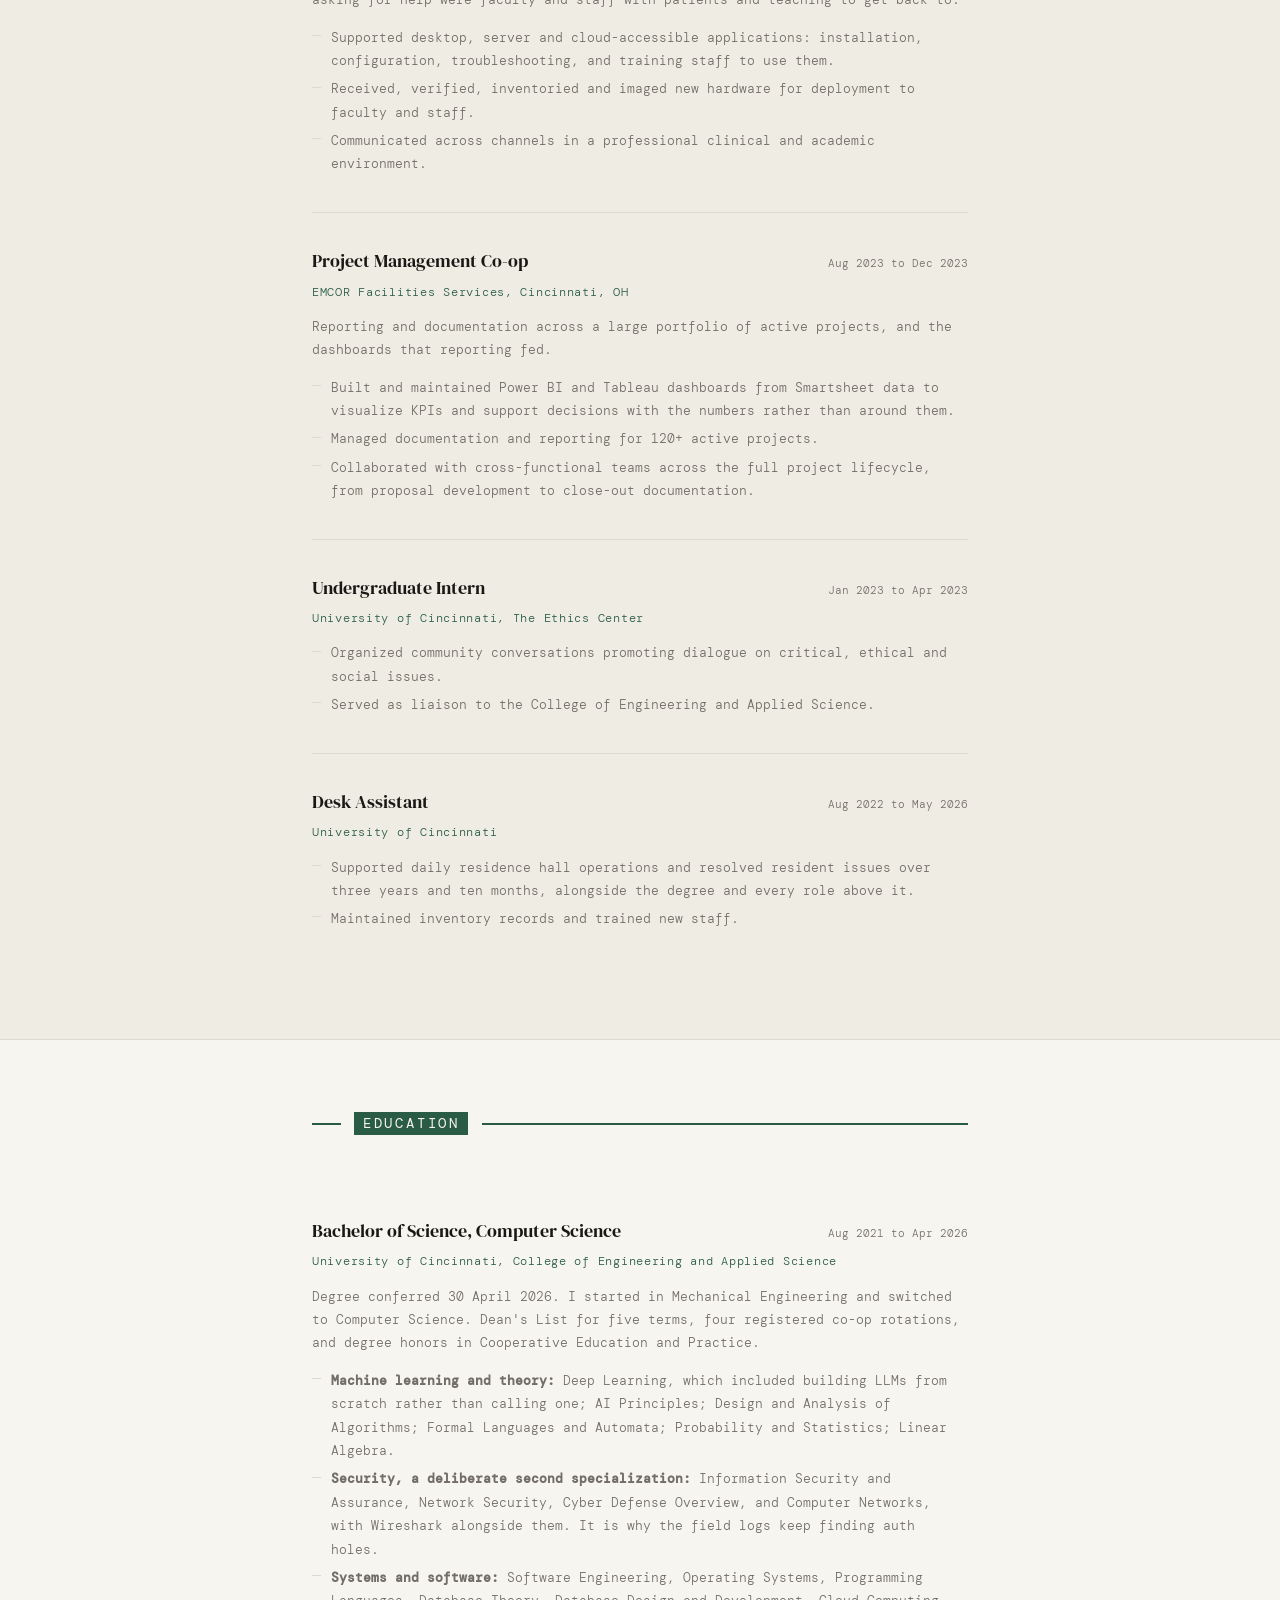
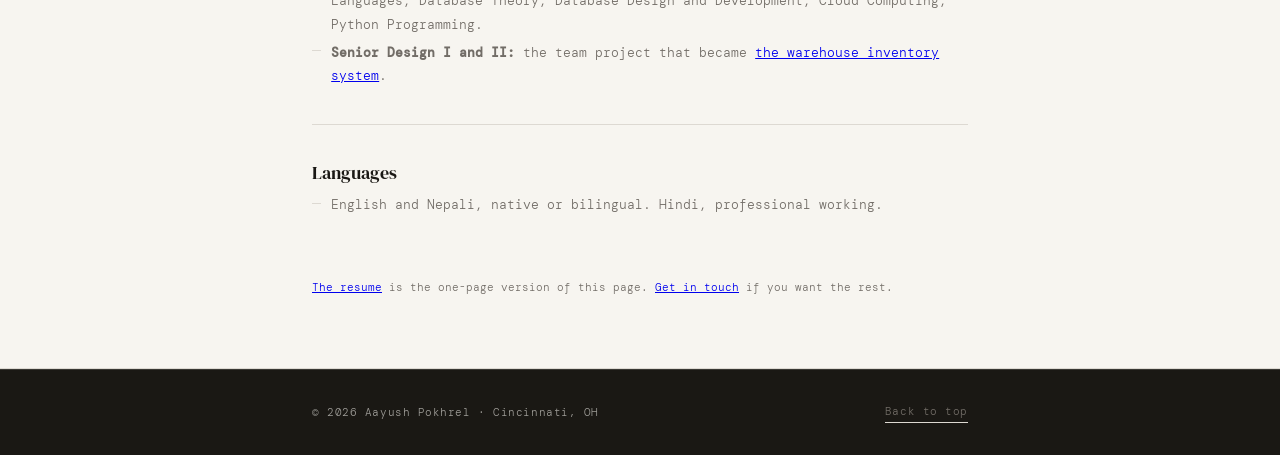
==== commit edd618fa: "Founder & Engineer, Enamel Vault LLC, on the experience page Co-Authored-By: Claude Opus 5.5 <norepl" ====
--- a/experience.html
+++ b/experience.html
@@ -4,7 +4,7 @@
   <meta charset="UTF-8" />
   <meta name="viewport" content="width=device-width, initial-scale=1.0, viewport-fit=cover"/>
   <title>Experience · Aayush Pokhrel</title>
-  <meta name="description" content="Aayush Pokhrel's experience in full: autonomous systems research at the University of Dayton Research Institute, where a quantum simulation went from about 48 hours a run to five, and a project management co-op at EMCOR Facilities Services."/>
+  <meta name="description" content="Aayush Pokhrel's experience in full: founder and engineer of Enamel Vault LLC, autonomous systems research at the University of Dayton Research Institute, where a quantum simulation went from about 48 hours a run to five, and a project management co-op at EMCOR Facilities Services."/>
   <link rel="canonical" href="https://aayushpokhrel1.github.io/Portfolio/experience.html"/>
 
   <!-- Icons & browser chrome -->
@@ -15,7 +15,7 @@
   <meta property="og:type" content="website"/>
   <meta property="og:url" content="https://aayushpokhrel1.github.io/Portfolio/experience.html"/>
   <meta property="og:title" content="Experience · Aayush Pokhrel"/>
-  <meta property="og:description" content="Aayush Pokhrel's experience in full: autonomous systems research at the University of Dayton Research Institute, where a quantum simulation went from about 48 hours a run to five, and a project management co-op at EMCOR Facilities Services."/>
+  <meta property="og:description" content="Aayush Pokhrel's experience in full: founder and engineer of Enamel Vault LLC, autonomous systems research at the University of Dayton Research Institute, where a quantum simulation went from about 48 hours a run to five, and a project management co-op at EMCOR Facilities Services."/>
   <meta property="og:image" content="https://aayushpokhrel1.github.io/Portfolio/assets/og-image.png"/>
   <meta property="og:image:width" content="1200"/>
   <meta property="og:image:height" content="630"/>
@@ -25,7 +25,7 @@
   <!-- Twitter / X card -->
   <meta name="twitter:card" content="summary_large_image"/>
   <meta name="twitter:title" content="Experience · Aayush Pokhrel"/>
-  <meta name="twitter:description" content="Aayush Pokhrel's experience in full: autonomous systems research at the University of Dayton Research Institute, where a quantum simulation went from about 48 hours a run to five, and a project management co-op at EMCOR Facilities Services."/>
+  <meta name="twitter:description" content="Aayush Pokhrel's experience in full: founder and engineer of Enamel Vault LLC, autonomous systems research at the University of Dayton Research Institute, where a quantum simulation went from about 48 hours a run to five, and a project management co-op at EMCOR Facilities Services."/>
   <meta name="twitter:image" content="https://aayushpokhrel1.github.io/Portfolio/assets/og-image.png"/>
 
   <link href="https://fonts.googleapis.com/css2?family=DM+Serif+Display:ital@0;1&family=DM+Mono:wght@300;400;500&display=swap" rel="stylesheet"/>
@@ -87,9 +87,28 @@
     <div class="container fade-in">
       <h2 class="section-label"><span>Experience</span></h2>
       <p class="section-lead">
-        Five roles between 2022 and 2026, the research among them, and the degree they ran
-        alongside.
+        Six roles between 2022 and 2026, the research and the company among them, and the
+        degree they ran alongside.
       </p>
+
+      <div class="exp">
+        <div class="exp-header">
+          <span class="exp-title">Founder &amp; Engineer</span>
+          <span class="exp-date">Nov 2026 to present</span>
+        </div>
+        <p class="exp-company">Enamel Vault LLC, Cincinnati, OH</p>
+        <p class="exp-body">
+          The company I formed to own and run <a href="work.html#enamel-vault-recipes-for-families-and">Enamel Vault</a>,
+          which I also build. It is pre-launch: both products are live and open to sign-up,
+          and I have not started promoting them yet.
+        </p>
+        <ul class="exp-bullets">
+          <li>Formed the LLC in Ohio in November 2026 and assigned the code to it, so the products belong to the company rather than to me personally.</li>
+          <li>Run two products from one codebase: a family recipe vault at recipes.enamelvault.com and a dish sign-off app for restaurant groups at kitchen.enamelvault.com, plus the moderation console behind both.</li>
+          <li>Moved the domain registration, the private repository and the app accounts under the company. Moving the repository quietly stopped every deploy, which <a href="notes.html#moving-the-repository-stopped-every-deploy">a field log</a> covers.</li>
+          <li>Maintain the legal pages the company operates under: separate terms and privacy documents for each product, naming the LLC as operator, each with a route for copyright complaints.</li>
+        </ul>
+      </div>
 
       <div class="exp">
         <div class="exp-header">
--- a/styles.css
+++ b/styles.css
@@ -424,8 +424,9 @@
   margin-bottom: 0.8rem;
   line-height: 1.8;
 }
-/* Every project reads the same way: a short lead, then 3 to 4 points.
-   Keep both when editing an entry; one without the other breaks the rhythm. */
+/* Every project entry reads the same way: a 33 to 48 word lead, then EXACTLY FOUR points.
+   Not three, not five. Keep both halves when editing an entry; one without the other breaks
+   the rhythm the other seven set. `python scripts/check_shape.py` is what enforces it. */
 .project-points {
   list-style: none;
   margin: 0 0 0.9rem;
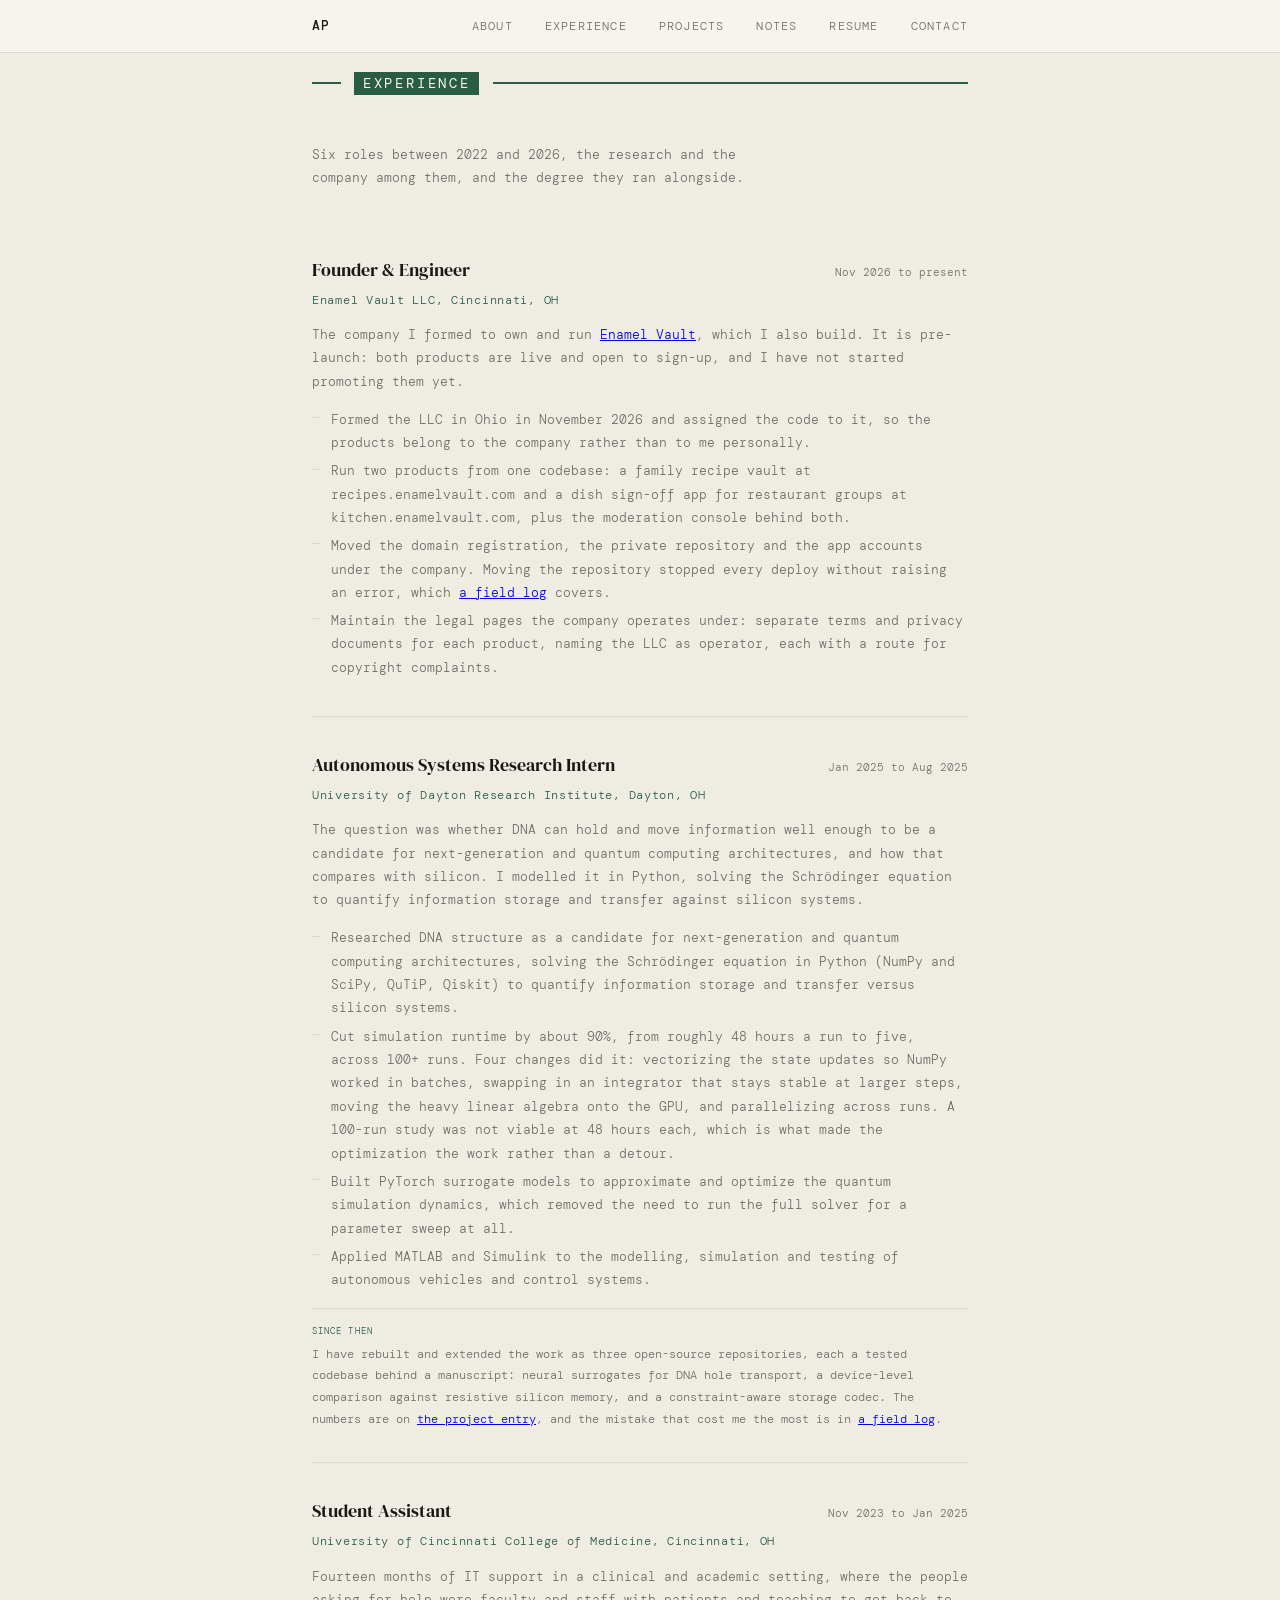
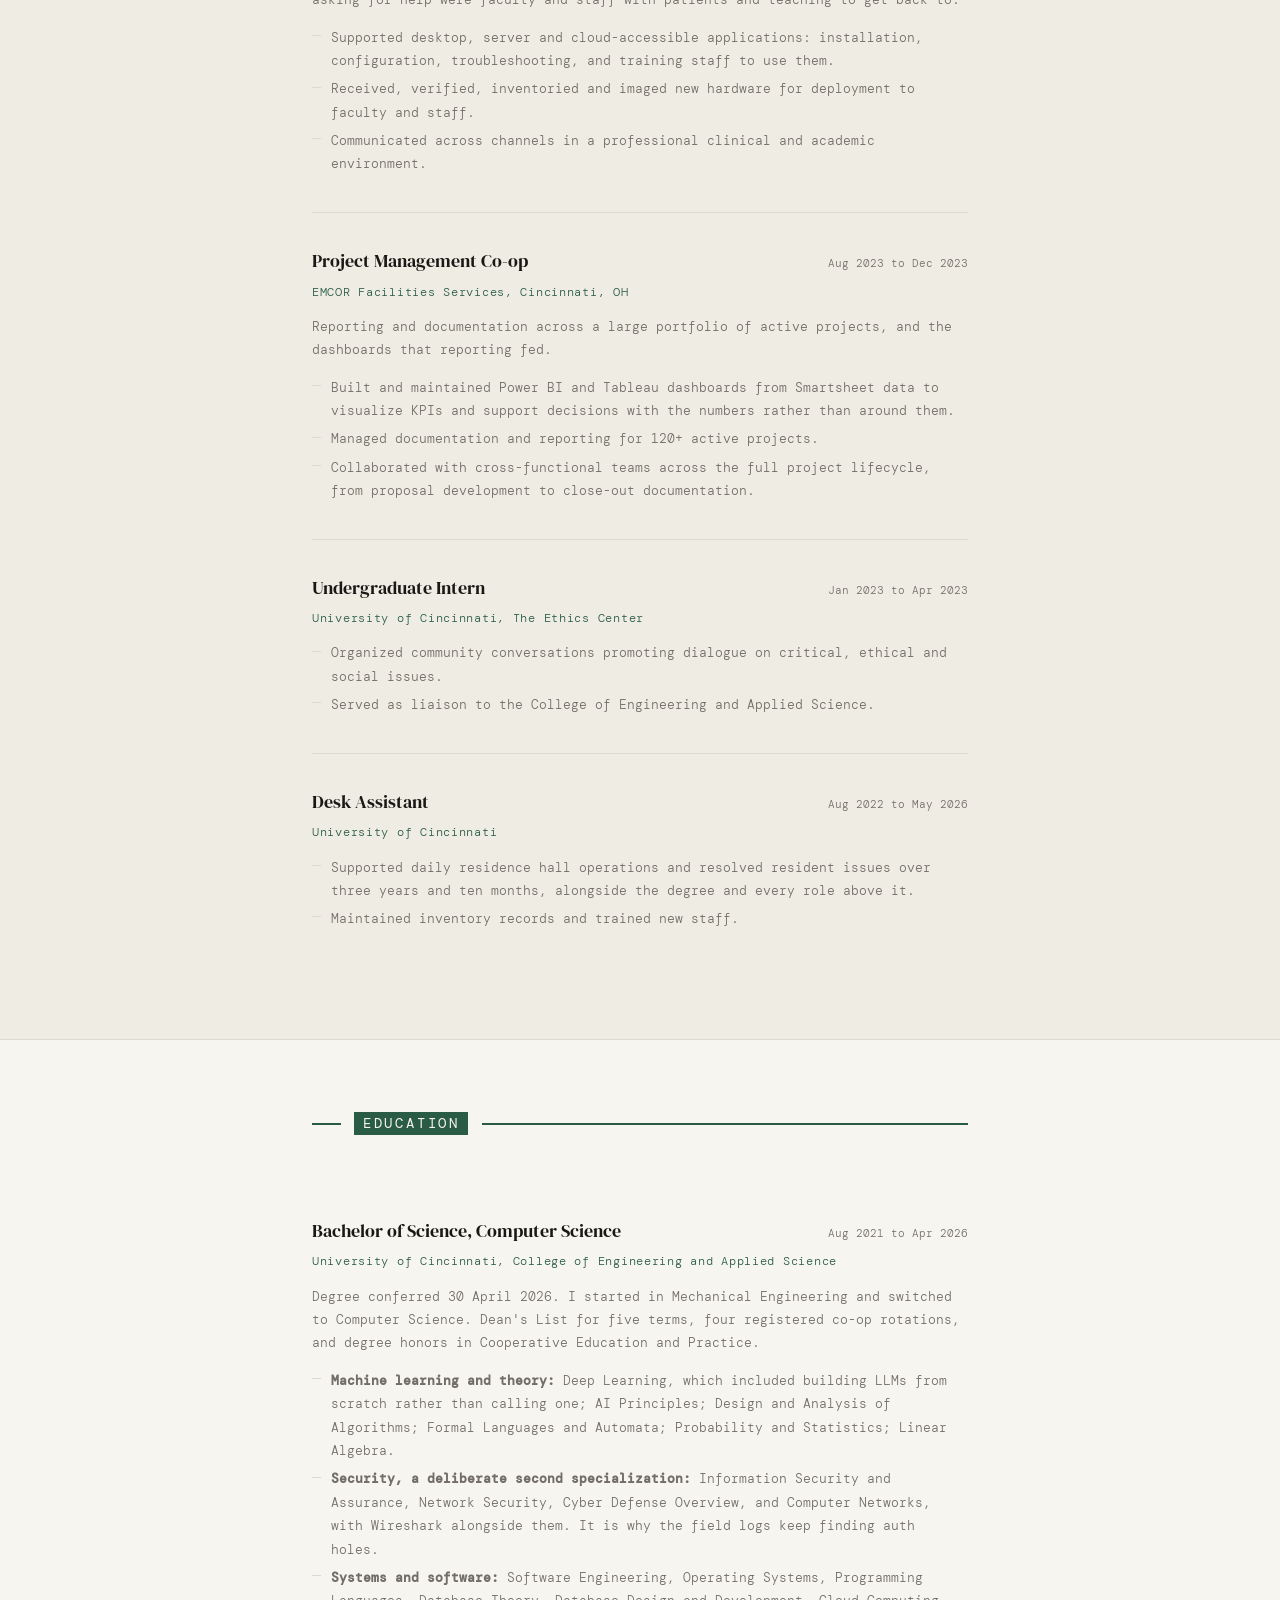
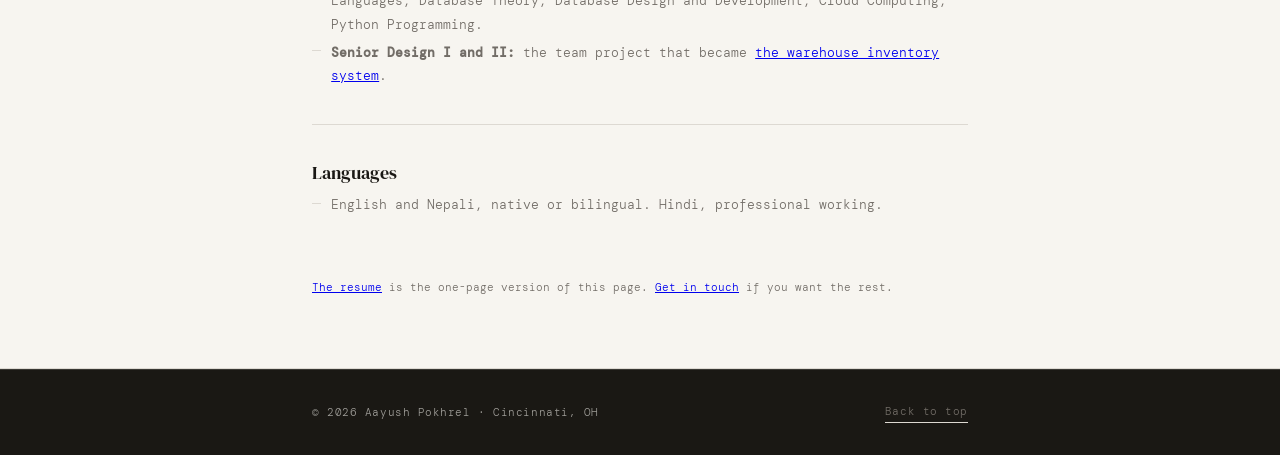
==== commit ce2edb70: "Feature Enamel Vault on the index and name the LLC A band after the hero is card 01 rendered large, " ====
--- a/experience.html
+++ b/experience.html
@@ -105,7 +105,7 @@
         <ul class="exp-bullets">
           <li>Formed the LLC in Ohio in November 2026 and assigned the code to it, so the products belong to the company rather than to me personally.</li>
           <li>Run two products from one codebase: a family recipe vault at recipes.enamelvault.com and a dish sign-off app for restaurant groups at kitchen.enamelvault.com, plus the moderation console behind both.</li>
-          <li>Moved the domain registration, the private repository and the app accounts under the company. Moving the repository quietly stopped every deploy, which <a href="notes.html#moving-the-repository-stopped-every-deploy">a field log</a> covers.</li>
+          <li>Moved the domain registration, the private repository and the app accounts under the company. Moving the repository stopped every deploy without raising an error, which <a href="notes.html#moving-the-repository-stopped-every-deploy">a field log</a> covers.</li>
           <li>Maintain the legal pages the company operates under: separate terms and privacy documents for each product, naming the LLC as operator, each with a route for copyright complaints.</li>
         </ul>
       </div>
--- a/styles.css
+++ b/styles.css
@@ -829,6 +829,21 @@
 }
 .card .project-links { margin-top: 0.7rem; }
 
+/* The featured band is card 01 in its own section after the hero. It keeps the
+   card-title / card-line / card-fig sequence so check_shape.py still counts 13 cards
+   and the project never appears twice on the page. */
+.card-feature { border-top: none; padding-top: 0; }
+.card-feature .card-title { font-size: 1.5rem; }
+.card-feature .card-line { font-size: 14px; }
+.feature-media {
+  display: block;
+  margin: 0 0 1.3rem;
+  border: 1px solid var(--rule);
+  overflow: hidden;
+}
+.feature-media img { display: block; width: 100%; height: auto; }
+.feature-cta { display: flex; gap: 0.9rem; flex-wrap: wrap; margin-top: 1.1rem; }
+
 /* Leads that introduce a section or a page, one paragraph, never a wall. */
 .section-lead {
   font-size: 13px;
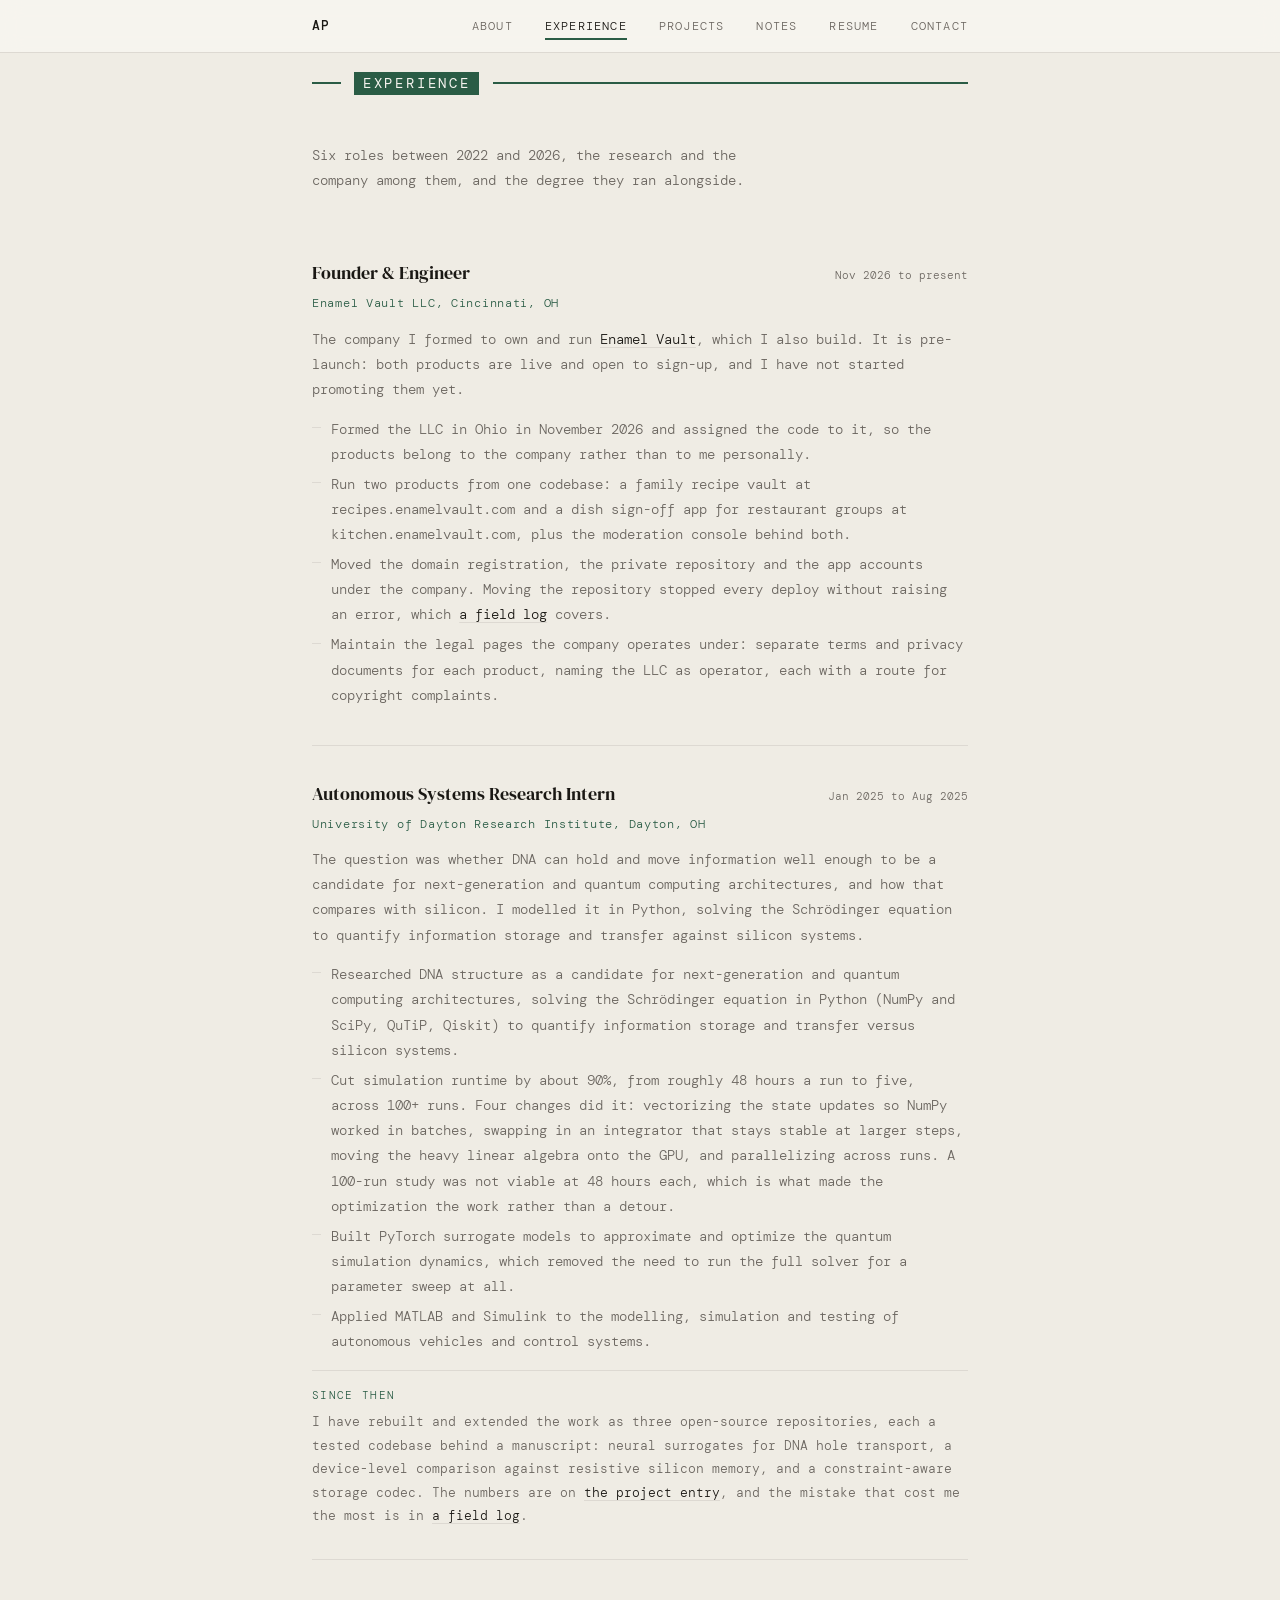
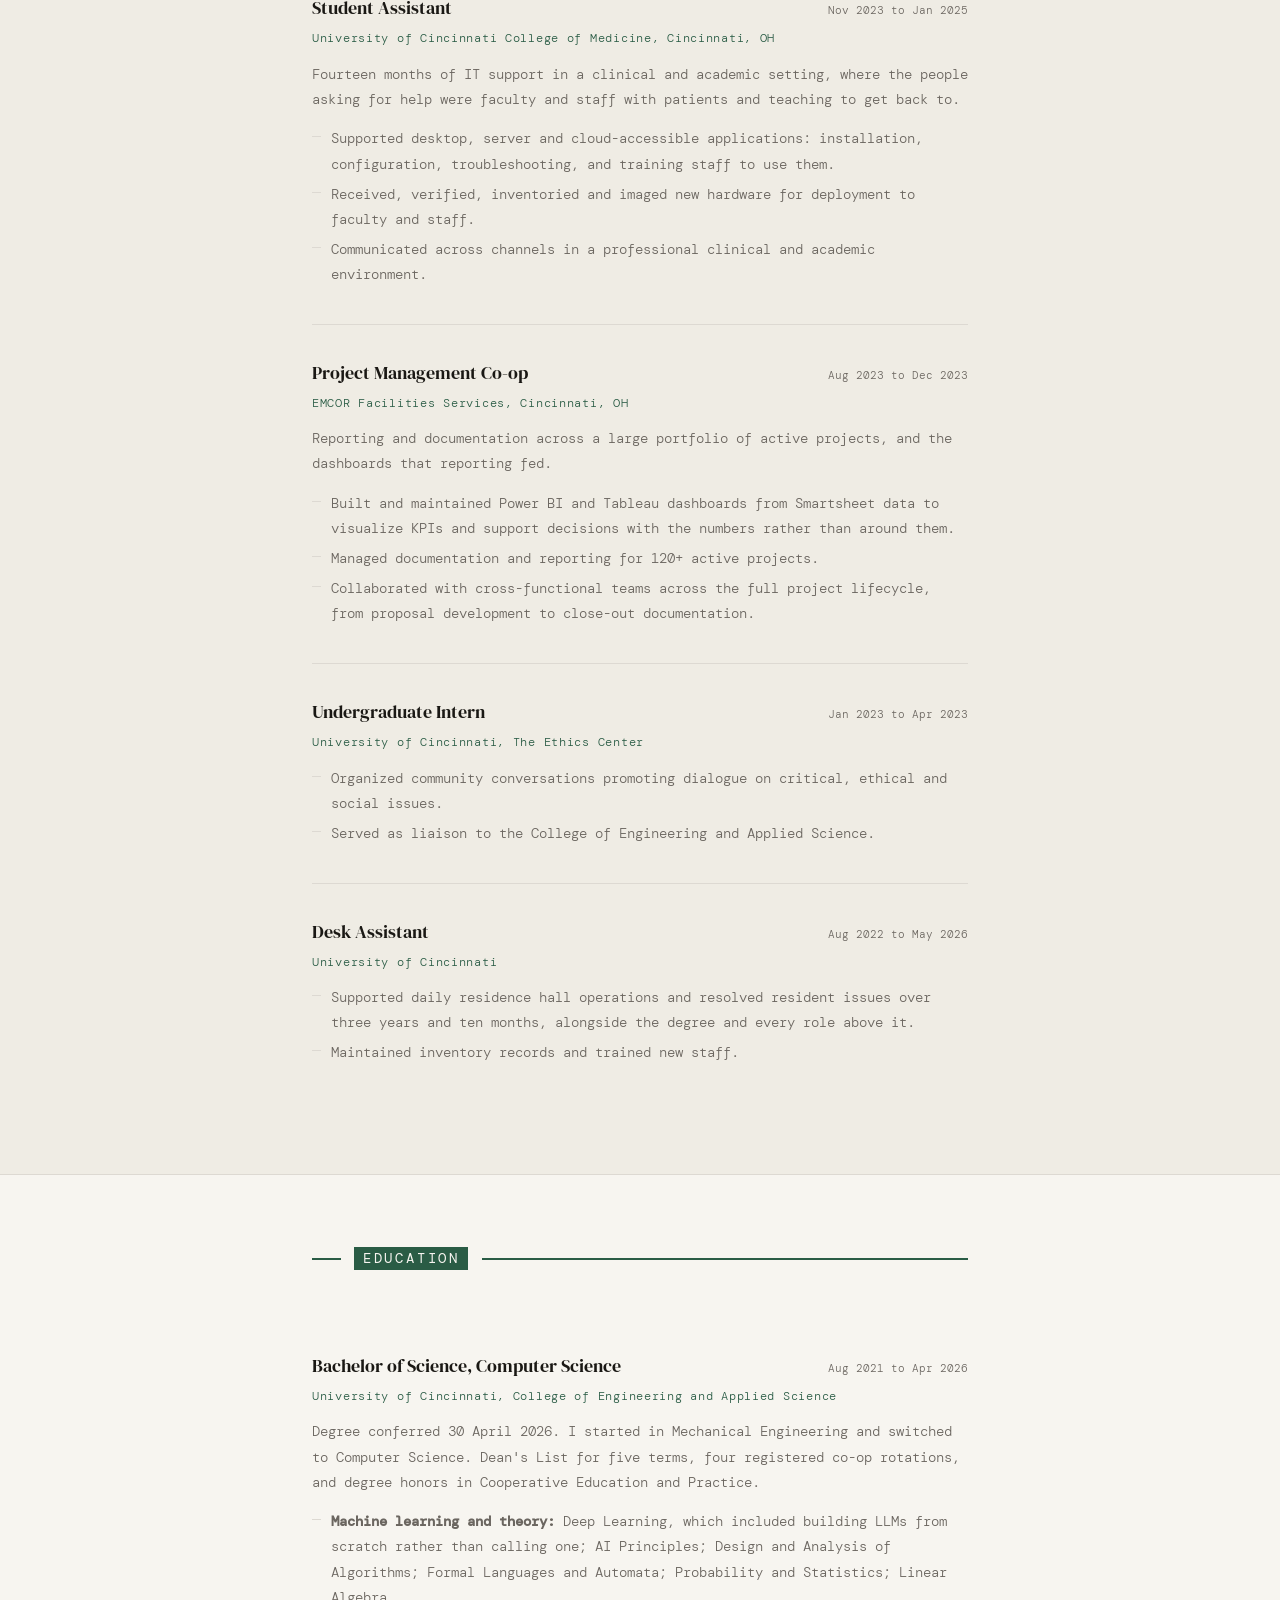
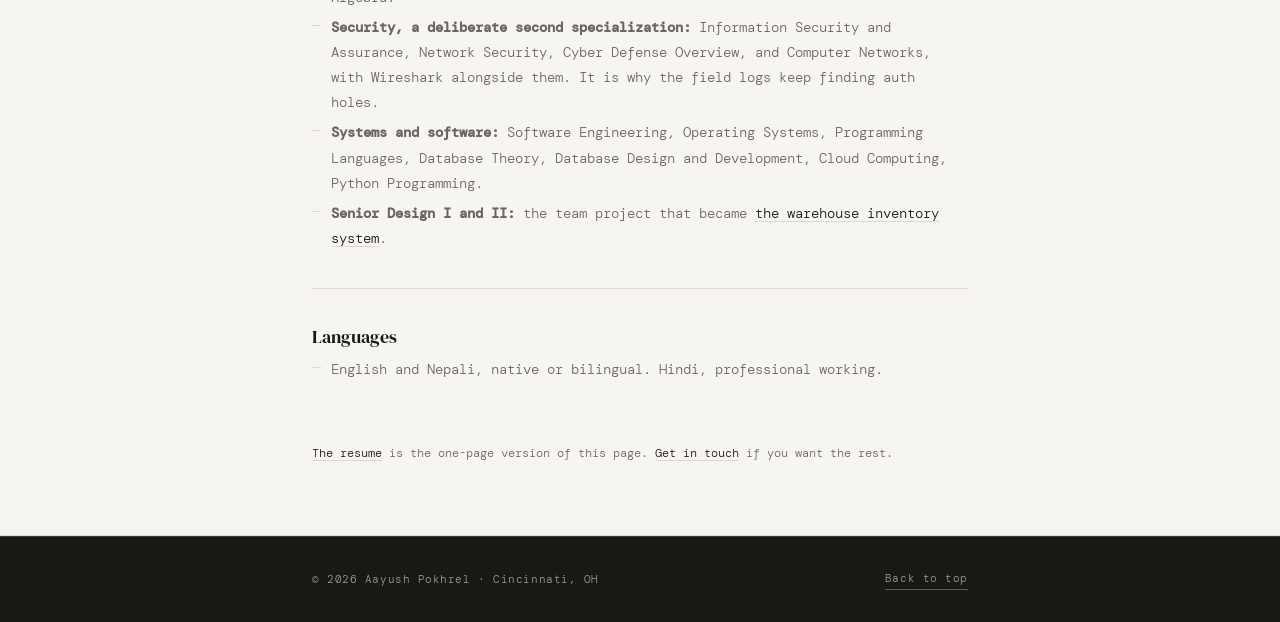
==== commit dbef5e14: "Design refresh: wayfinding, contrast, reading sizes, lightbox morph Look: - Nav shows where you are " ====
--- a/experience.html
+++ b/experience.html
@@ -85,7 +85,7 @@
   </nav>
   <section id="experience">
     <div class="container fade-in">
-      <h2 class="section-label"><span>Experience</span></h2>
+      <h1 class="section-label"><span>Experience</span></h1>
       <p class="section-lead">
         Six roles between 2022 and 2026, the research and the company among them, and the
         degree they ran alongside.
--- a/styles.css
+++ b/styles.css
@@ -4,12 +4,17 @@
   --bg: #f7f5f0;
   --bg-2: #efece4;
   --ink: #1a1814;
-  --muted: #726d67;
+  --muted: #6b6660; /* 4.8:1 on --bg-2: #726d67 was 4.3:1 and failed AA on the banded sections */
   --accent: #2a5c45;
   --accent-light: #7cc4a0;
   --rule: #ddd9d2;
   --mono: 'DM Mono', monospace;
   --serif: 'DM Serif Display', Georgia, serif;
+  /* Motion. Entrances and exits use --ease-out; something moving between two places on
+     screen (the lightbox morph) uses --ease-in-out; the drawer uses --ease-drawer. */
+  --ease-out: cubic-bezier(0.16, 1, 0.3, 1);
+  --ease-in-out: cubic-bezier(0.77, 0, 0.175, 1);
+  --ease-drawer: cubic-bezier(0.32, 0.72, 0, 1);
 }
 
 html { scroll-behavior: smooth; }
@@ -32,6 +37,16 @@
 }
 
 /* Browser surfaces themed from the palette, not left at engine defaults. */
+/* Links in running prose. Element-level on purpose: every styled link (nav, cards,
+   buttons, contact) sets its own colour and wins; only links nobody styled land here,
+   and they used to render browser-default blue. */
+a {
+  color: var(--ink);
+  text-decoration: underline 1px var(--rule);
+  text-underline-offset: 3px;
+  transition: text-decoration-color 0.2s;
+}
+a:hover { text-decoration-color: currentColor; }
 ::selection { background: var(--accent); color: var(--bg); }
 html { caret-color: var(--accent); }
 
@@ -114,8 +129,10 @@
 }
 .nav-links a:hover { color: var(--ink); }
 /* "You are here": the current section's link carries a forest thread. */
-.nav-links a.active { color: var(--ink); }
-.nav-links a.active::after {
+.nav-links a.active,
+.nav-links a[aria-current="page"] { color: var(--ink); }
+.nav-links a.active::after,
+.nav-links a[aria-current="page"]::after {
   content: '';
   position: absolute;
   left: 0; right: 0;
@@ -152,7 +169,7 @@
   background: transparent;
   border: 1px solid var(--rule);
   cursor: pointer;
-  transition: color 0.2s, border-color 0.2s;
+  transition: color 0.2s, border-color 0.2s, transform 0.16s var(--ease-out);
 }
 .nav-toggle:hover { color: var(--ink); border-color: var(--ink); }
 nav.nav--hero .nav-toggle { color: var(--bg); border-color: rgba(247,245,240,0.4); }
@@ -168,12 +185,20 @@
     flex-direction: column;
     gap: 0;
     padding: 0.4rem 0 0.6rem;
-    background: rgba(247,245,240,0.97);
-    backdrop-filter: blur(10px);
+    background: var(--bg); /* opaque: at 0.97 the hero headline read through the links */
     border-bottom: 1px solid var(--rule);
-    display: none;
+    display: flex;
+    visibility: hidden;
+    opacity: 0;
+    transform: translateY(-8px);
+    transition: opacity 0.16s var(--ease-out), transform 0.16s var(--ease-out), visibility 0s linear 0.16s;
   }
-  nav.menu-open .nav-links { display: flex; }
+  nav.menu-open .nav-links {
+    visibility: visible;
+    opacity: 1;
+    transform: none;
+    transition: opacity 0.22s var(--ease-drawer), transform 0.22s var(--ease-drawer), visibility 0s;
+  }
   .nav-links li { width: 100%; }
   /* Drawer sits on paper regardless of hero state, so links keep paper-surface colors. */
   nav.nav--hero .nav-links a,
@@ -190,8 +215,10 @@
   nav.nav--hero .nav-links a:hover,
   .nav-links a:hover { color: var(--ink); }
   /* Drawer rows already carry hairlines; drop the underline tick here. */
-  .nav-links a.active::after { display: none; }
-  .nav-links a.active { color: var(--ink); }
+  .nav-links a.active::after,
+  .nav-links a[aria-current="page"]::after { display: none; }
+  .nav-links a.active,
+  .nav-links a[aria-current="page"] { color: var(--ink); }
 }
 
 /* ── Hero (dark peak) ── */
@@ -223,7 +250,7 @@
 .hero-spec > div { display: flex; flex-direction: column; gap: 0.4rem; }
 .hero-spec dt {
   font-family: var(--mono);
-  font-size: 10px;
+  font-size: 11px;
   font-weight: 500;
   letter-spacing: 0.16em;
   text-transform: uppercase;
@@ -250,12 +277,21 @@
 #hero .btn:hover { background: var(--bg); color: var(--ink); }
 #hero .btn-ghost { border-color: rgba(247,245,240,0.28); color: rgba(247,245,240,0.72); }
 #hero .btn-ghost:hover { border-color: var(--bg); background: transparent; color: var(--bg); }
+/* One primary action: the work. The other three step back to ghost. */
+#hero .btn-primary { background: var(--bg); border-color: var(--bg); color: var(--ink); }
+#hero .btn-primary:hover { background: var(--accent-light); border-color: var(--accent-light); color: var(--ink); }
 .hero-cta {
   display: flex;
   gap: 1.2rem;
   align-items: center;
   flex-wrap: wrap;
 }
+/* On a phone four buttons wrapped into ragged rows; a 2x2 grid keeps them even. */
+@media (max-width: 580px) {
+  /* stretch, not center: a label that wraps would otherwise leave its row-mate shorter */
+  .hero-cta { display: grid; grid-template-columns: 1fr 1fr; gap: 0.8rem; align-items: stretch; }
+  .hero-cta .btn { display: flex; align-items: center; justify-content: center; text-align: center; padding-inline: 0.6rem; }
+}
 .btn {
   display: inline-block;
   padding: 0.6rem 1.4rem;
@@ -266,8 +302,9 @@
   text-decoration: none;
   border: 1px solid var(--ink);
   color: var(--ink);
-  transition: background 0.2s, color 0.2s;
-}
+  transition: background 0.2s, color 0.2s, border-color 0.2s, transform 0.16s var(--ease-out);
+}
+.btn:active, .nav-toggle:active { transform: scale(0.97); }
 .btn:hover { background: var(--ink); color: var(--bg); }
 .btn-ghost { border-color: var(--rule); color: var(--muted); }
 .btn-ghost:hover { border-color: var(--ink); background: transparent; color: var(--ink); }
@@ -287,6 +324,7 @@
   font-family: var(--mono);
   font-weight: 400;
   font-size: 14px;
+  line-height: 1.2; /* the same whether the label is a page's h1 or a section's h2 */
   letter-spacing: 0.2em;
   text-transform: uppercase;
   color: var(--ink);
@@ -332,7 +370,7 @@
 .about-text p { color: var(--muted); margin-bottom: 1rem; }
 .skills-group { margin-bottom: 1.4rem; }
 .skills-group-label {
-  font-size: 10px;
+  font-size: 11px;
   letter-spacing: 0.15em;
   text-transform: uppercase;
   color: var(--accent);
@@ -384,7 +422,7 @@
 }
 .exp-bullets { list-style: none; }
 .exp-bullets li {
-  font-size: 13px;
+  font-size: 14px;
   color: var(--muted);
   line-height: 1.8;
   padding-left: 1.2rem;
@@ -419,7 +457,7 @@
   margin-bottom: 0.4rem;
 }
 .project-desc {
-  font-size: 13px;
+  font-size: 14px;
   color: var(--muted);
   margin-bottom: 0.8rem;
   line-height: 1.8;
@@ -434,7 +472,7 @@
 }
 .project-points li {
   position: relative;
-  font-size: 13px;
+  font-size: 14px;
   color: var(--muted);
   line-height: 1.75;
   padding-left: 1.1rem;
@@ -453,7 +491,7 @@
 .project-points strong { color: var(--ink); font-weight: 500; }
 .project-tags { display: flex; gap: 0.5rem; flex-wrap: wrap; }
 .project-tags span {
-  font-size: 10px;
+  font-size: 11px;
   letter-spacing: 0.1em;
   text-transform: uppercase;
   color: var(--accent);
@@ -479,13 +517,13 @@
 }
 .project-links a:hover { border-color: var(--ink); }
 .project-note {
-  font-size: 10px;
+  font-size: 11px;
   letter-spacing: 0.1em;
   text-transform: uppercase;
   color: var(--muted);
 }
 .project-gallery {
-  margin: 0.2rem 0 1.3rem;
+  margin: 1.2rem 0 1.1rem;
   display: grid;
   grid-template-columns: 1fr 1fr;
   gap: 0.8rem;
@@ -509,7 +547,7 @@
   background: var(--rule);
 }
 .project-shot figcaption {
-  font-size: 10px;
+  font-size: 11px;
   letter-spacing: 0.08em;
   text-transform: uppercase;
   color: var(--muted);
@@ -599,7 +637,7 @@
   font-weight: 400;
 }
 .also-desc {
-  font-size: 12px;
+  font-size: 13px;
   color: var(--muted);
   line-height: 1.75;
   margin: 0.25rem 0 0.7rem;
@@ -609,7 +647,7 @@
 /* ── Notes (field log) ── */
 .notes-intro {
   color: var(--muted);
-  font-size: 13px;
+  font-size: 14px;
   max-width: 520px;
   margin: -1.8rem 0 2.4rem;
 }
@@ -623,7 +661,7 @@
   align-items: baseline;
   gap: 0.85rem;
   flex-wrap: wrap;
-  font-size: 10px;
+  font-size: 11px;
   letter-spacing: 0.16em;
   text-transform: uppercase;
   color: var(--muted);
@@ -637,7 +675,7 @@
   margin-bottom: 0.7rem;
 }
 .note-body p {
-  font-size: 13px;
+  font-size: 14px;
   color: var(--muted);
   line-height: 1.8;
   margin-bottom: 0.8rem;
@@ -645,7 +683,7 @@
 .note-body p:last-child { margin-bottom: 0; }
 .note-tags { display: flex; gap: 0.5rem; flex-wrap: wrap; margin-top: 0.9rem; }
 .note-tags span {
-  font-size: 10px;
+  font-size: 11px;
   letter-spacing: 0.1em;
   text-transform: uppercase;
   color: var(--accent);
@@ -727,14 +765,15 @@
 /* Footer rides the same ink surface as Contact, closing the bookend. */
 footer { background: var(--ink); border-top-color: rgba(247,245,240,0.14); }
 footer .container { color: rgba(247,245,240,0.6); }
-#contact + footer .footer-link { color: rgba(247,245,240,0.6); border-bottom-color: rgba(247,245,240,0.3); }
-#contact + footer .footer-link:hover { color: var(--bg); border-bottom-color: var(--bg); }
+/* Every footer sits on ink, with or without a #contact before it (the subpages have none). */
+footer .footer-link { color: rgba(247,245,240,0.6); border-bottom-color: rgba(247,245,240,0.3); }
+footer .footer-link:hover { color: var(--bg); border-bottom-color: var(--bg); }
 
 /* ── Fade-in (progressive enhancement: content only hides once JS is present) ── */
 .js .fade-in {
   opacity: 0;
   transform: translateY(14px);
-  transition: opacity 0.6s ease, transform 0.6s ease;
+  transition: opacity 0.6s var(--ease-out), transform 0.6s var(--ease-out);
 }
 .js .fade-in.visible { opacity: 1; transform: none; }
 
@@ -743,7 +782,7 @@
 .js .section-label::after {
   transform: scaleX(0);
   transform-origin: left center;
-  transition: transform 0.55s cubic-bezier(0.16, 1, 0.3, 1) 0.08s;
+  transition: transform 0.55s var(--ease-out) 0.08s;
 }
 .js .fade-in.visible .section-label::before,
 .js .fade-in.visible .section-label::after { transform: scaleX(1); }
@@ -757,21 +796,29 @@
   from { opacity: 0; transform: translateY(14px); }
   to   { opacity: 1; transform: none; }
 }
-.js #hero .hl { display: inline-block; opacity: 0; animation: ink-in 0.72s cubic-bezier(0.16, 1, 0.3, 1) both; }
+.js #hero .hl { display: inline-block; opacity: 0; animation: ink-in 0.72s var(--ease-out) both; }
 .js #hero h1 span:nth-of-type(1) { animation-delay: 0.05s; }
 .js #hero h1 span:nth-of-type(2) { animation-delay: 0.14s; }
 .js #hero h1 em.hl { animation-delay: 0.23s; }
-.js #hero .hero-sub  { opacity: 0; animation: rise-in 0.6s cubic-bezier(0.16, 1, 0.3, 1) 0.34s both; }
-.js #hero .hero-cta  { opacity: 0; animation: rise-in 0.6s cubic-bezier(0.16, 1, 0.3, 1) 0.44s both; }
-.js #hero .hero-spec { opacity: 0; animation: rise-in 0.6s cubic-bezier(0.16, 1, 0.3, 1) 0.54s both; }
-
-/* Supporting: lightbox image arrives with a soft focus-in, not a hard cut. */
+.js #hero .hero-sub  { opacity: 0; animation: rise-in 0.6s var(--ease-out) 0.34s both; }
+.js #hero .hero-cta  { opacity: 0; animation: rise-in 0.6s var(--ease-out) 0.44s both; }
+.js #hero .hero-spec { opacity: 0; animation: rise-in 0.6s var(--ease-out) 0.54s both; }
+
+/* Lightbox: with View Transitions (site.js adds .vt) the thumbnail morphs into the image
+   and back, and the backdrop crossfades with the page. Without VT the image fades in. */
+.lightbox.vt img { opacity: 1; transform: none; transition: none; }
+::view-transition-group(lightbox-shot) { animation-duration: 0.34s; animation-timing-function: var(--ease-in-out); }
+::view-transition-old(root), ::view-transition-new(root) { animation-duration: 0.24s; animation-timing-function: var(--ease-out); }
+/* Swipe-down to close on touch: the image follows the finger 1:1. */
+.lightbox img { touch-action: none; }
+.lightbox.dragging img { transition: none; }
 .lightbox img {
   opacity: 0;
   transform: scale(0.985);
-  transition: opacity 0.28s ease, transform 0.32s cubic-bezier(0.16, 1, 0.3, 1);
+  transition: opacity 0.28s ease, transform 0.32s var(--ease-out);
 }
 .lightbox.open img { opacity: 1; transform: none; }
+@starting-style { .lightbox.open:not(.vt) img { opacity: 0; transform: scale(0.985); } }
 
 @media (prefers-reduced-motion: reduce) {
   html { scroll-behavior: auto; }
@@ -785,6 +832,8 @@
   .js #hero .hero-cta,
   .js #hero .hero-spec { opacity: 1; transform: none; filter: none; animation: none; }
   .lightbox img { opacity: 1; transform: none; transition: opacity 0.2s ease; }
+  .btn:active, .nav-toggle:active { transform: none; }
+  .nav-links, nav.menu-open .nav-links { transform: none; }
 }
 
 /* ── Index cards (index.html) ─────────────────────────────────────────────
@@ -810,7 +859,7 @@
 .card-title a:hover { border-bottom-color: var(--ink); }
 .status {
   font-family: var(--mono);
-  font-size: 9px;
+  font-size: 11px;
   letter-spacing: 0.12em;
   text-transform: uppercase;
   color: var(--accent);
@@ -820,9 +869,9 @@
   vertical-align: 0.18em;
   white-space: nowrap;
 }
-.card-line { font-size: 13px; line-height: 1.7; margin-bottom: 0.35rem; }
+.card-line { font-size: 14px; line-height: 1.7; margin-bottom: 0.35rem; }
 .card-fig {
-  font-size: 11px;
+  font-size: 12px;
   color: var(--muted);
   letter-spacing: 0.02em;
   margin-bottom: 0.6rem;
@@ -846,7 +895,7 @@
 
 /* Leads that introduce a section or a page, one paragraph, never a wall. */
 .section-lead {
-  font-size: 13px;
+  font-size: 14px;
   color: var(--muted);
   line-height: 1.8;
   max-width: 54ch;
@@ -854,8 +903,8 @@
 }
 
 /* Experience on the index is one line per role; the bullets are in the resume. */
-.exp-line { font-size: 13px; line-height: 1.75; color: var(--muted); margin-top: 0.5rem; }
-.exp-more { font-size: 11px; color: var(--muted); margin-top: 1.5rem; }
+.exp-line { font-size: 14px; line-height: 1.75; color: var(--muted); margin-top: 0.5rem; }
+.exp-more { font-size: 12px; color: var(--muted); margin-top: 1.5rem; }
 
 /* The log index: titles only. They carry the range on their own. */
 .log-index { list-style: none; margin: 0 0 1.4rem; }
@@ -877,7 +926,7 @@
 }
 .log-index a:hover { border-bottom-color: var(--ink); }
 .log-project {
-  font-size: 10px;
+  font-size: 11px;
   letter-spacing: 0.1em;
   text-transform: uppercase;
   color: var(--muted);
@@ -893,9 +942,9 @@
 }
 
 /* ── Experience page (experience.html) ───────────────────────────────────── */
-.exp-body { font-size: 13px; line-height: 1.8; color: var(--muted); margin: 0.6rem 0 0.9rem; }
+.exp-body { font-size: 14px; line-height: 1.8; color: var(--muted); margin: 0.6rem 0 0.9rem; }
 .exp-after {
-  font-size: 12px;
+  font-size: 13px;
   line-height: 1.8;
   color: var(--muted);
   margin-top: 1rem;
@@ -904,7 +953,7 @@
 }
 .exp-after-label {
   display: block;
-  font-size: 9px;
+  font-size: 11px;
   letter-spacing: 0.12em;
   text-transform: uppercase;
   color: var(--accent);
